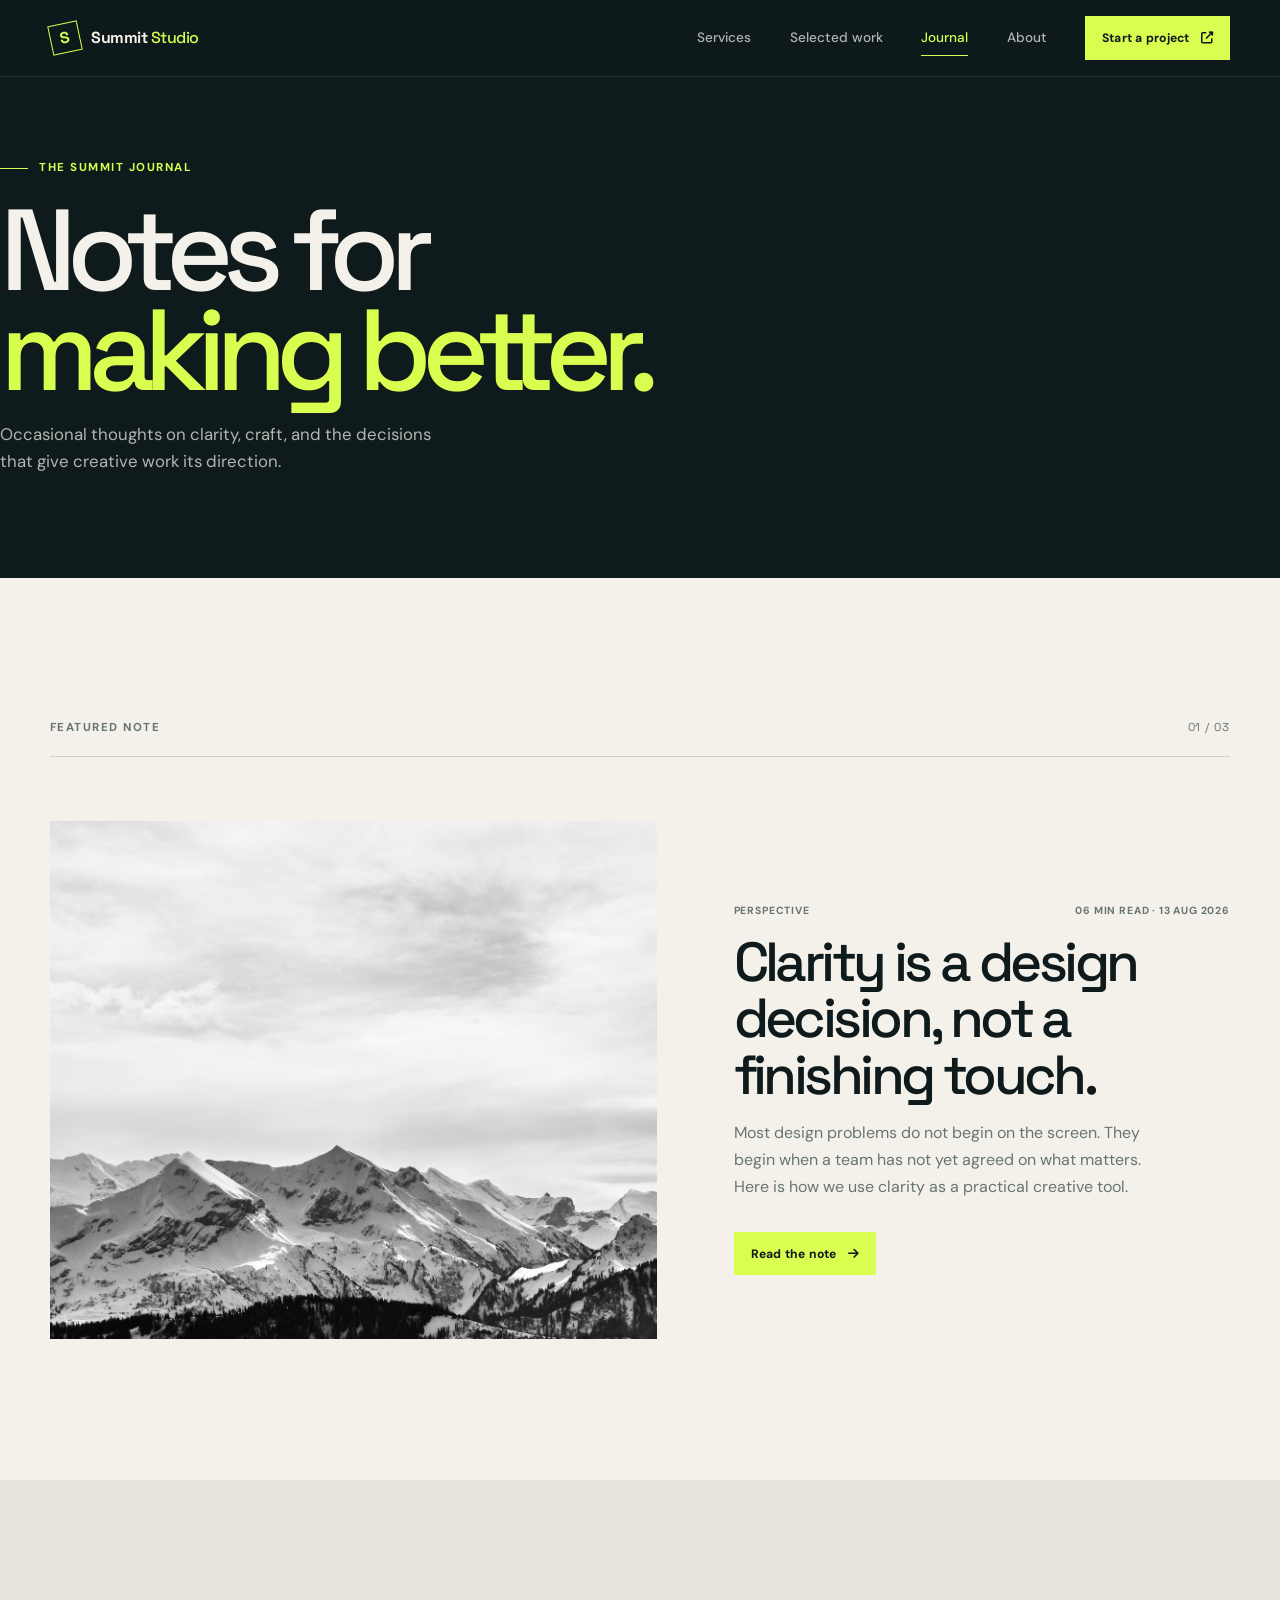
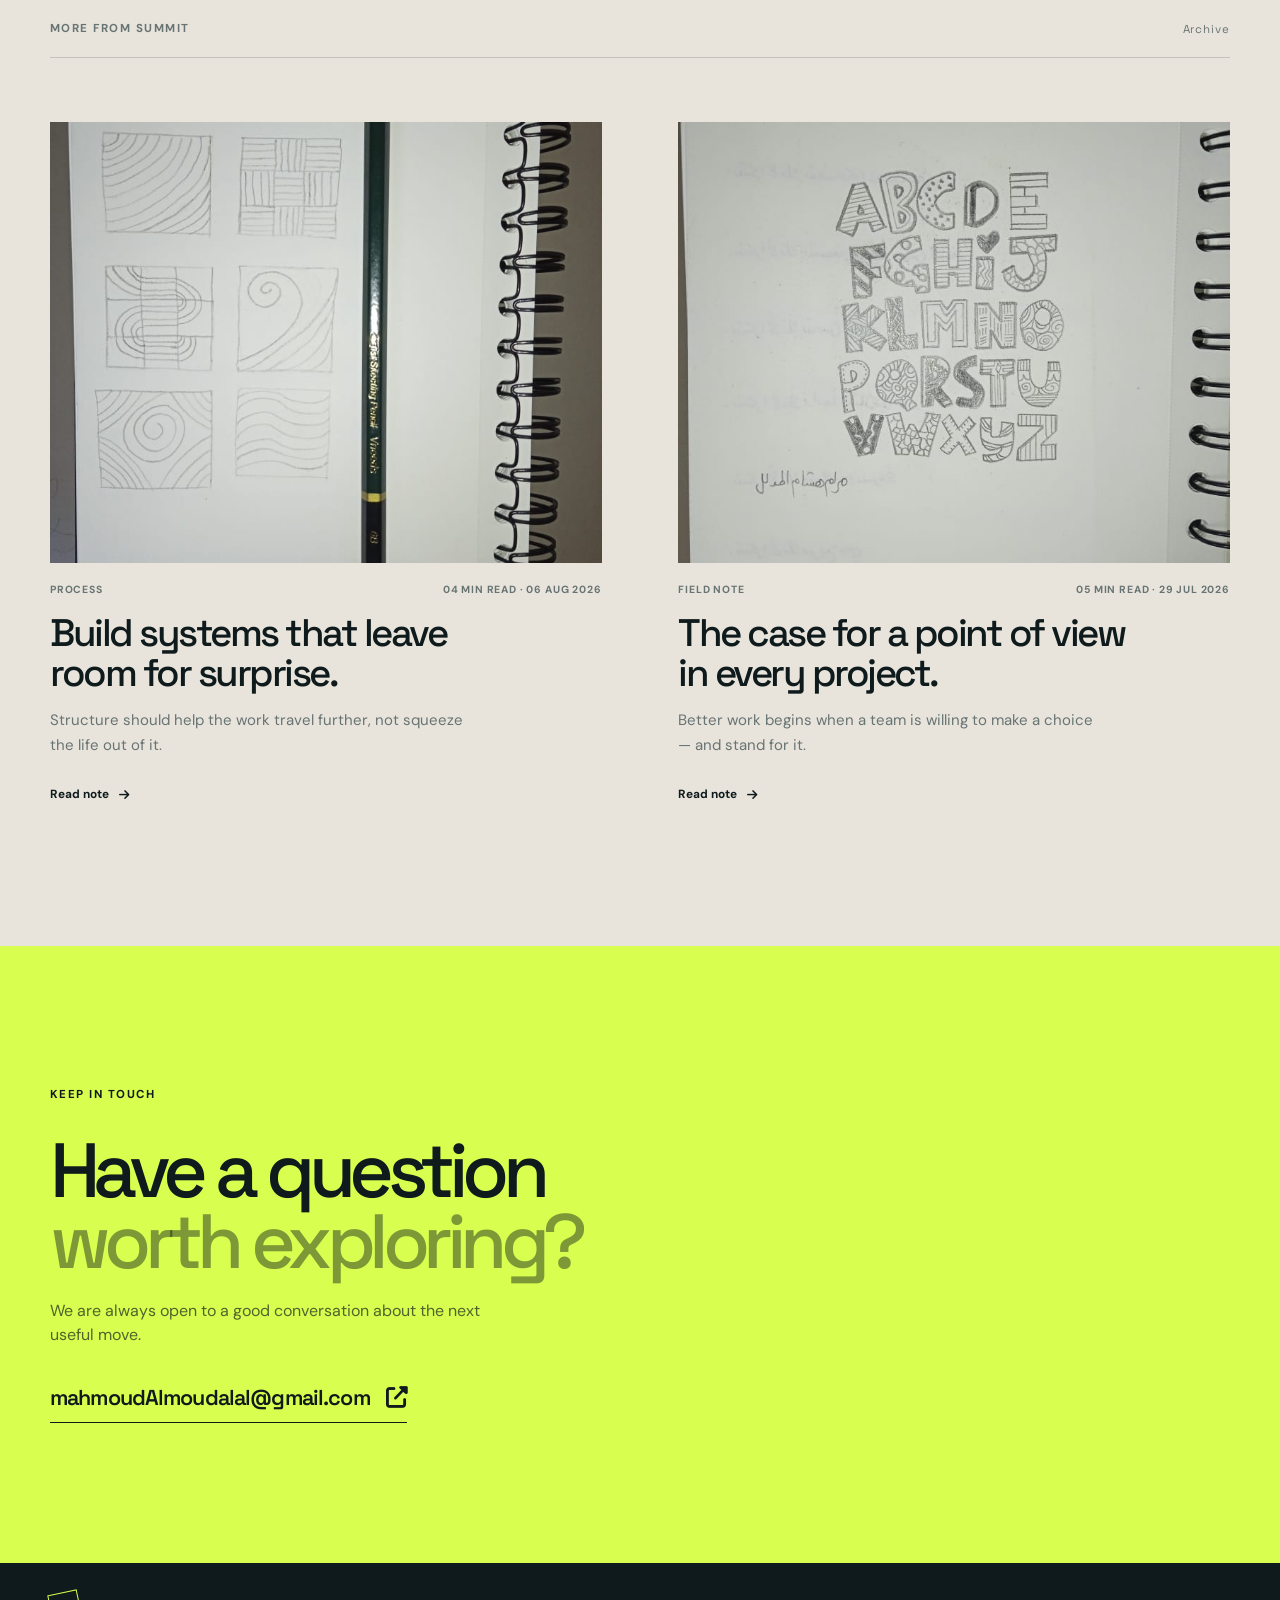
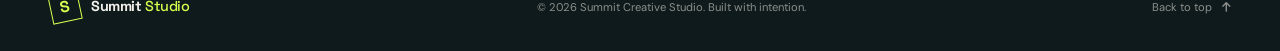
==== journal/index.html @ 4817b069 "Add Summit journal and articles" ====
<!doctype html>
<html lang="en">
  <head>
    <meta charset="UTF-8" />
    <meta name="viewport" content="width=device-width, initial-scale=1.0" />
    <meta name="description" content="The Summit Creative Studio journal: notes on clarity, craft, and creative direction." />
    <link rel="preconnect" href="https://fonts.googleapis.com" />
    <link rel="preconnect" href="https://fonts.gstatic.com" crossorigin />
    <link href="https://fonts.googleapis.com/css2?family=DM+Sans:wght@400;500;600;700&family=Space+Grotesk:wght@500;600;700&display=swap" rel="stylesheet" />
    <link rel="stylesheet" href="../styles/Normalize.css" />
    <link rel="stylesheet" href="../styles/all.min.css" />
    <link rel="stylesheet" href="../styles/style.css" />
    <title>Journal — Summit Creative Studio</title>
  </head>
  <body class="journal-page">
    <header class="site-header">
      <div class="container header-inner">
        <a class="brand" href="../index.html" aria-label="Summit Creative Studio home"><span class="brand-mark" aria-hidden="true">S</span><span class="brand-name">Summit <em>Studio</em></span></a>
        <input class="nav-toggle" type="checkbox" id="nav-toggle" />
        <label class="nav-toggle-label" for="nav-toggle" aria-label="Toggle navigation"><span></span><span></span><span></span></label>
        <nav class="site-nav" aria-label="Primary navigation"><a href="../index.html#services">Services</a><a href="../index.html#work">Selected work</a><a class="nav-current" href="index.html">Journal</a><a href="../index.html#about">About</a><a class="nav-cta" href="../index.html#contact">Start a project <i class="fas fa-external-link-alt" aria-hidden="true"></i></a></nav>
      </div>
    </header>

    <main id="journal-top">
      <section class="journal-hero">
        <div class="container journal-hero-inner">
          <p class="eyebrow"><span></span> The Summit journal</p>
          <h1>Notes for<br /><em>making better.</em></h1>
          <p>Occasional thoughts on clarity, craft, and the decisions that give creative work its direction.</p>
        </div>
      </section>

      <section class="journal-featured section">
        <div class="container">
          <div class="section-topline"><p class="eyebrow dark-eyebrow">Featured note</p><span class="section-index">01 / 03</span></div>
          <article class="journal-featured-card">
            <a class="journal-featured-image" href="clarity-is-a-design-decision.html"><img src="../image/landing.jpg" alt="Mountain range for Clarity Is a Design Decision" /></a>
            <div class="journal-featured-copy">
              <div class="journal-card-meta"><span>Perspective</span><span>06 min read · 13 Aug 2026</span></div>
              <h2><a href="clarity-is-a-design-decision.html">Clarity is a design decision, not a finishing touch.</a></h2>
              <p>Most design problems do not begin on the screen. They begin when a team has not yet agreed on what matters. Here is how we use clarity as a practical creative tool.</p>
              <a class="button-link" href="clarity-is-a-design-decision.html">Read the note <i class="fas fa-arrow-right" aria-hidden="true"></i></a>
            </div>
          </article>
        </div>
      </section>

      <section class="journal-archive section section-muted">
        <div class="container">
          <div class="section-topline"><p class="eyebrow dark-eyebrow">More from Summit</p><span class="section-index">Archive</span></div>
          <div class="journal-archive-grid">
            <article class="journal-archive-card">
              <a class="journal-archive-image journal-archive-image-notebook" href="systems-that-leave-room.html"><img src="../image/M2.jpg" alt="Hand-drawn pattern studies for the article Build Systems That Leave Room for Surprise" /></a>
              <div class="journal-card-meta"><span>Process</span><span>04 min read · 06 Aug 2026</span></div>
              <h2><a href="systems-that-leave-room.html">Build systems that leave room for surprise.</a></h2>
              <p>Structure should help the work travel further, not squeeze the life out of it.</p>
              <a class="journal-inline-link" href="systems-that-leave-room.html">Read note <i class="fas fa-arrow-right" aria-hidden="true"></i></a>
            </article>
            <article class="journal-archive-card">
              <a class="journal-archive-image journal-archive-image-notebook" href="the-case-for-a-point-of-view.html"><img src="../image/M.jpg" alt="Hand-drawn lettering study for the article The Case for a Point of View" /></a>
              <div class="journal-card-meta"><span>Field note</span><span>05 min read · 29 Jul 2026</span></div>
              <h2><a href="the-case-for-a-point-of-view.html">The case for a point of view in every project.</a></h2>
              <p>Better work begins when a team is willing to make a choice — and stand for it.</p>
              <a class="journal-inline-link" href="the-case-for-a-point-of-view.html">Read note <i class="fas fa-arrow-right" aria-hidden="true"></i></a>
            </article>
          </div>
        </div>
      </section>

      <section class="journal-signoff section">
        <div class="container journal-signoff-inner">
          <p class="eyebrow">Keep in touch</p>
          <h2>Have a question<br /><em>worth exploring?</em></h2>
          <p>We are always open to a good conversation about the next useful move.</p>
          <a class="contact-email" href="mailto:mahmoudAlmoudalal@gmail.com">mahmoudAlmoudalal@gmail.com <i class="fas fa-external-link-alt" aria-hidden="true"></i></a>
        </div>
      </section>
    </main>

    <footer class="site-footer"><div class="container footer-inner"><a class="brand brand-footer" href="../index.html"><span class="brand-mark" aria-hidden="true">S</span><span class="brand-name">Summit <em>Studio</em></span></a><p>© 2026 Summit Creative Studio. Built with intention.</p><a class="back-to-top" href="#journal-top">Back to top <i class="fas fa-arrow-up" aria-hidden="true"></i></a></div></footer>
  </body>
</html>
---- styles/style.css ----
:root {
  --ink: #0e1a1b;
  --ink-soft: #203335;
  --paper: #f4f1eb;
  --paper-muted: #e8e4dc;
  --line: rgba(14, 26, 27, 0.16);
  --line-light: rgba(244, 241, 235, 0.2);
  --accent: #d8ff4f;
  --accent-deep: #b7d62f;
  --warm: #e2b58b;
  --muted: #687473;
  --section-space: clamp(5.5rem, 11vw, 9.5rem);
  --ease-out: cubic-bezier(0.23, 1, 0.32, 1);
}

* {
  box-sizing: border-box;
}

html {
  scroll-behavior: smooth;
}

body {
  margin: 0;
  background: var(--paper);
  color: var(--ink);
  font-family: "DM Sans", sans-serif;
  font-size: 16px;
  line-height: 1.5;
  overflow-x: hidden;
}

body,
button,
a {
  -webkit-font-smoothing: antialiased;
  -moz-osx-font-smoothing: grayscale;
}

img {
  display: block;
  max-width: 100%;
}

a {
  color: inherit;
  text-decoration: none;
}

button,
a {
  -webkit-tap-highlight-color: transparent;
}

.container {
  width: min(1180px, calc(100% - 48px));
  margin-inline: auto;
}

.section {
  padding-block: var(--section-space);
}

.eyebrow {
  display: flex;
  align-items: center;
  gap: 0.7rem;
  margin: 0;
  color: var(--accent);
  font-size: 0.72rem;
  font-weight: 700;
  letter-spacing: 0.13em;
  line-height: 1.4;
  text-transform: uppercase;
}

.eyebrow span {
  width: 28px;
  height: 1px;
  background: currentColor;
}

.dark-eyebrow {
  color: var(--muted);
}

.site-header {
  position: fixed;
  z-index: 100;
  top: 0;
  width: 100%;
  border-bottom: 1px solid rgba(244, 241, 235, 0.12);
  background: rgba(14, 26, 27, 0.88);
  color: var(--paper);
  backdrop-filter: blur(18px);
}

.header-inner {
  display: flex;
  align-items: center;
  justify-content: space-between;
  min-height: 76px;
}

.brand {
  display: inline-flex;
  align-items: center;
  gap: 0.7rem;
  font-family: "Space Grotesk", sans-serif;
  font-size: 1rem;
  font-weight: 700;
  letter-spacing: -0.03em;
}

.brand-mark {
  display: inline-grid;
  width: 30px;
  height: 30px;
  place-items: center;
  border: 1px solid var(--accent);
  color: var(--accent);
  font-size: 1rem;
  line-height: 1;
  transform: rotate(-12deg);
  transition: transform 180ms var(--ease-out), background-color 180ms var(--ease-out), color 180ms var(--ease-out);
}

.brand:hover .brand-mark,
.brand:focus-visible .brand-mark {
  background: var(--accent);
  color: var(--ink);
  transform: rotate(0deg);
}

.brand-name em {
  color: var(--accent);
  font-style: normal;
  font-weight: 500;
}

.site-nav {
  display: flex;
  align-items: center;
  gap: clamp(1.25rem, 3vw, 2.75rem);
  font-size: 0.85rem;
  font-weight: 500;
}

.site-nav a:not(.nav-cta) {
  position: relative;
  padding-block: 0.5rem;
  color: rgba(244, 241, 235, 0.72);
  transition: color 180ms var(--ease-out);
}

.site-nav a:not(.nav-cta)::after {
  position: absolute;
  right: 0;
  bottom: 0;
  left: 0;
  height: 1px;
  background: var(--accent);
  content: "";
  transform: scaleX(0);
  transform-origin: right;
  transition: transform 180ms var(--ease-out);
}

.site-nav a:not(.nav-cta):hover,
.site-nav a:not(.nav-cta):focus-visible {
  color: var(--paper);
}

.site-nav a:not(.nav-cta):hover::after,
.site-nav a:not(.nav-cta):focus-visible::after {
  transform: scaleX(1);
  transform-origin: left;
}

.nav-cta,
.button-link {
  display: inline-flex;
  align-items: center;
  justify-content: center;
  gap: 0.7rem;
  border: 1px solid var(--accent);
  padding: 0.72rem 1rem;
  color: var(--ink);
  background: var(--accent);
  font-size: 0.76rem;
  font-weight: 700;
  letter-spacing: 0.02em;
  transition: transform 160ms var(--ease-out), background-color 160ms var(--ease-out), color 160ms var(--ease-out);
}

.nav-cta:hover,
.nav-cta:focus-visible,
.button-link:hover,
.button-link:focus-visible {
  background: transparent;
  color: var(--accent);
  transform: translateY(-2px);
}

.nav-cta:active,
.button-link:active,
.circle-link:active {
  transform: scale(0.97);
}

.nav-toggle,
.nav-toggle-label {
  display: none;
}

.hero {
  position: relative;
  display: flex;
  min-height: min(800px, 100vh);
  align-items: flex-end;
  overflow: hidden;
  background-color: var(--ink);
  background-image: linear-gradient(90deg, rgba(14, 26, 27, 0.93) 0%, rgba(14, 26, 27, 0.7) 45%, rgba(14, 26, 27, 0.35) 100%), url("../image/landing.jpg");
  background-position: center;
  background-size: cover;
  color: var(--paper);
}

.hero::after {
  position: absolute;
  right: 0;
  bottom: 0;
  left: 0;
  height: 36%;
  background: linear-gradient(transparent, rgba(14, 26, 27, 0.72));
  content: "";
  pointer-events: none;
}

.hero-content {
  position: relative;
  z-index: 1;
  width: 100%;
  padding-top: 12rem;
  padding-bottom: clamp(3.5rem, 8vw, 7rem);
}

.hero h1 {
  max-width: 920px;
  margin: 1.5rem 0 2.75rem;
  font-family: "Space Grotesk", sans-serif;
  font-size: clamp(3.4rem, 8.8vw, 8rem);
  font-weight: 500;
  letter-spacing: -0.085em;
  line-height: 0.93;
}

.hero h1 strong {
  color: var(--accent);
  font-weight: 500;
}

.hero-bottom {
  display: flex;
  align-items: flex-end;
  justify-content: space-between;
  gap: 2rem;
  max-width: 640px;
}

.hero-copy {
  max-width: 370px;
  margin: 0;
  color: rgba(244, 241, 235, 0.76);
  font-size: clamp(1rem, 1.6vw, 1.15rem);
  line-height: 1.65;
}

.circle-link {
  display: grid;
  width: 66px;
  height: 66px;
  flex: 0 0 auto;
  place-items: center;
  border: 1px solid rgba(244, 241, 235, 0.45);
  color: var(--accent);
  transition: background-color 180ms var(--ease-out), border-color 180ms var(--ease-out), transform 180ms var(--ease-out);
}

.circle-link:hover,
.circle-link:focus-visible {
  border-color: var(--accent);
  background: var(--accent);
  color: var(--ink);
  transform: translateY(-4px);
}

.hero-note {
  position: absolute;
  z-index: 2;
  right: 3rem;
  bottom: 4rem;
  display: flex;
  align-items: center;
  gap: 0.8rem;
  color: rgba(244, 241, 235, 0.64);
  font-size: 0.68rem;
  letter-spacing: 0.1em;
  text-transform: uppercase;
  writing-mode: vertical-rl;
}

.hero-note span {
  color: var(--accent);
  font-size: 1rem;
}

.intro-band {
  padding-block: clamp(4rem, 8vw, 7.5rem);
  background: var(--accent);
}

.intro-grid {
  display: grid;
  grid-template-columns: 1fr minmax(0, 2.3fr) 1fr;
  align-items: start;
  gap: 2rem;
}

.intro-statement {
  max-width: 790px;
  margin: 0;
  font-family: "Space Grotesk", sans-serif;
  font-size: clamp(1.8rem, 4vw, 3.7rem);
  letter-spacing: -0.065em;
  line-height: 1.04;
}

.intro-meta {
  display: flex;
  flex-direction: column;
  gap: 0.5rem;
  padding-top: 0.3rem;
  color: rgba(14, 26, 27, 0.64);
  font-size: 0.7rem;
  letter-spacing: 0.09em;
  text-transform: uppercase;
}

.intro-meta span:first-child {
  color: var(--ink);
  font-family: "Space Grotesk", sans-serif;
  font-size: 1.2rem;
}

.section-topline {
  display: flex;
  align-items: center;
  justify-content: space-between;
  gap: 1rem;
  padding-bottom: 1.2rem;
  border-bottom: 1px solid var(--line);
}

.section-index {
  color: var(--muted);
  font-family: "Space Grotesk", sans-serif;
  font-size: 0.72rem;
  letter-spacing: 0.08em;
}

.section-heading-row {
  display: grid;
  grid-template-columns: minmax(0, 1fr) minmax(260px, 0.66fr);
  align-items: end;
  gap: 2rem;
  margin-top: 3.25rem;
}

.section-heading-row h2,
.about-copy h2,
.contact h2 {
  margin: 0;
  font-family: "Space Grotesk", sans-serif;
  font-size: clamp(3rem, 6vw, 6rem);
  font-weight: 500;
  letter-spacing: -0.085em;
  line-height: 0.94;
}

.section-heading-row h2 em,
.about-copy h2 em,
.contact h2 em {
  color: var(--muted);
  font-style: normal;
}

.section-lead {
  max-width: 360px;
  margin: 0 0 0.35rem;
  color: var(--muted);
  font-size: 1rem;
  line-height: 1.7;
}

.services-grid {
  display: grid;
  grid-template-columns: repeat(3, 1fr);
  gap: 1px;
  margin-top: 5.5rem;
  border: 1px solid var(--line);
  background: var(--line);
}

.service-card {
  position: relative;
  min-height: 340px;
  padding: 2.3rem;
  background: var(--paper);
  transition: background-color 220ms var(--ease-out), color 220ms var(--ease-out), transform 220ms var(--ease-out);
}

.service-card:hover {
  z-index: 1;
  background: var(--ink-soft);
  color: var(--paper);
  transform: translateY(-8px);
}

.service-card-featured {
  background: var(--ink);
  color: var(--paper);
}

.card-number {
  color: var(--muted);
  font-family: "Space Grotesk", sans-serif;
  font-size: 0.72rem;
}

.service-card-featured .card-number,
.service-card:hover .card-number {
  color: var(--accent);
}

.service-icon {
  display: block;
  margin-top: 4rem;
  color: var(--accent-deep);
  font-size: 1.5rem;
}

.service-card-featured .service-icon,
.service-card:hover .service-icon {
  color: var(--accent);
}

.service-card h3 {
  margin: 1.5rem 0 0.75rem;
  font-family: "Space Grotesk", sans-serif;
  font-size: 1.45rem;
  font-weight: 500;
  letter-spacing: -0.04em;
}

.service-card p {
  max-width: 275px;
  margin: 0;
  color: var(--muted);
  font-size: 0.9rem;
  line-height: 1.65;
}

.service-card-featured p,
.service-card:hover p {
  color: rgba(244, 241, 235, 0.67);
}

.text-link {
  position: absolute;
  right: 2.3rem;
  bottom: 2.1rem;
  display: inline-flex;
  align-items: center;
  gap: 0.6rem;
  color: var(--ink);
  font-size: 0.75rem;
  font-weight: 700;
}

.service-card-featured .text-link,
.service-card:hover .text-link {
  color: var(--accent);
}

.text-link i {
  transition: transform 180ms var(--ease-out);
}

.text-link:hover i,
.text-link:focus-visible i {
  transform: translateX(4px);
}

.section-muted {
  background: var(--paper-muted);
}

.work-grid {
  display: grid;
  grid-template-columns: repeat(12, 1fr);
  align-items: start;
  gap: clamp(1.5rem, 3vw, 3rem);
  margin-top: 5.5rem;
}

.project-card-large {
  grid-column: span 7;
}

.project-card:not(.project-card-large):not(.project-card-offset) {
  grid-column: span 5;
  margin-top: 5.5rem;
}

.project-card-offset {
  grid-column: 3 / span 5;
  margin-top: 1.5rem;
}

.project-image {
  position: relative;
  display: block;
  overflow: hidden;
  aspect-ratio: 1.18 / 1;
  background: var(--paper);
}

.project-card-large .project-image {
  aspect-ratio: 1.3 / 1;
}

.project-image::after {
  position: absolute;
  inset: 0;
  background: rgba(14, 26, 27, 0.13);
  content: "";
  opacity: 0;
  transition: opacity 220ms var(--ease-out);
}

.project-image img {
  width: 100%;
  height: 100%;
  object-fit: cover;
  transition: transform 500ms var(--ease-out);
}

.project-image-dark {
  background: var(--ink);
}

.project-image-dark img {
  object-fit: contain;
  padding: 2rem;
  mix-blend-mode: screen;
}

.project-image:hover img,
.project-image:focus-visible img {
  transform: scale(1.045);
}

.project-image:hover::after,
.project-image:focus-visible::after {
  opacity: 1;
}

.project-arrow {
  position: absolute;
  z-index: 1;
  right: 1rem;
  bottom: 1rem;
  display: grid;
  width: 42px;
  height: 42px;
  place-items: center;
  border: 1px solid var(--ink);
  background: var(--accent);
  color: var(--ink);
  font-size: 0.8rem;
  opacity: 0;
  transform: translateY(8px);
  transition: opacity 220ms var(--ease-out), transform 220ms var(--ease-out);
}

.project-image:hover .project-arrow,
.project-image:focus-visible .project-arrow {
  opacity: 1;
  transform: translateY(0);
}

.project-info {
  display: flex;
  align-items: start;
  justify-content: space-between;
  gap: 1rem;
  padding-top: 1.1rem;
  border-top: 1px solid var(--line);
}

.project-info h3 {
  margin: 0 0 0.3rem;
  font-family: "Space Grotesk", sans-serif;
  font-size: 1.3rem;
  font-weight: 500;
  letter-spacing: -0.04em;
}

.project-info p,
.project-year {
  margin: 0;
  color: var(--muted);
  font-size: 0.75rem;
}

.project-year {
  font-family: "Space Grotesk", sans-serif;
}

.about {
  overflow: hidden;
  background: var(--ink);
  color: var(--paper);
}

.about-grid {
  display: grid;
  grid-template-columns: minmax(280px, 0.85fr) minmax(0, 1.15fr);
  align-items: center;
  gap: clamp(3rem, 9vw, 9rem);
}

.about-visual {
  position: relative;
  padding-right: 2.8rem;
}

.about-image-wrap {
  position: relative;
  overflow: hidden;
  aspect-ratio: 0.77 / 1;
}

.about-image-wrap::after {
  position: absolute;
  inset: 0;
  background: linear-gradient(150deg, rgba(14, 26, 27, 0.08), rgba(14, 26, 27, 0.52));
  content: "";
}

.about-image-wrap img {
  width: 100%;
  height: 100%;
  object-fit: cover;
  filter: saturate(0.7) contrast(1.1);
}

.vertical-label {
  position: absolute;
  right: 0;
  bottom: 1rem;
  margin: 0;
  color: var(--accent);
  font-size: 0.68rem;
  letter-spacing: 0.09em;
  text-transform: uppercase;
  writing-mode: vertical-rl;
}

.about-copy .section-topline {
  border-color: var(--line-light);
}

.about-copy .section-index {
  color: rgba(244, 241, 235, 0.55);
}

.about-copy h2 {
  margin-top: 3rem;
}

.about-copy h2 em {
  color: var(--accent);
}

.about-lead {
  max-width: 550px;
  margin: 2.5rem 0 0;
  color: rgba(244, 241, 235, 0.72);
  font-size: 1.05rem;
  line-height: 1.75;
}

.about-details {
  display: grid;
  grid-template-columns: repeat(2, minmax(0, 1fr));
  gap: 2rem;
  margin: 3.5rem 0;
  padding-block: 1.5rem;
  border-top: 1px solid var(--line-light);
  border-bottom: 1px solid var(--line-light);
}

.about-details > div {
  display: flex;
  flex-direction: column;
  gap: 0.6rem;
}

.detail-label {
  color: var(--accent);
  font-size: 0.68rem;
  font-weight: 700;
  letter-spacing: 0.12em;
  text-transform: uppercase;
}

.about-details strong {
  font-size: 0.9rem;
  font-weight: 500;
}

.button-link {
  border-color: var(--accent);
}

.contact {
  background: var(--accent);
}

.contact-inner {
  display: flex;
  flex-direction: column;
  align-items: flex-start;
}

.contact .eyebrow {
  color: var(--ink);
}

.contact h2 {
  max-width: 850px;
  margin-top: 2rem;
}

.contact h2 em {
  color: rgba(14, 26, 27, 0.42);
}

.contact-copy {
  max-width: 380px;
  margin: 2rem 0 2.5rem;
  color: rgba(14, 26, 27, 0.68);
  font-size: 1rem;
}

.contact-email {
  display: inline-flex;
  align-items: center;
  gap: 1rem;
  padding-bottom: 0.45rem;
  border-bottom: 1px solid var(--ink);
  font-family: "Space Grotesk", sans-serif;
  font-size: clamp(1rem, 2vw, 1.35rem);
  font-weight: 600;
  letter-spacing: -0.04em;
  transition: color 180ms var(--ease-out), gap 180ms var(--ease-out);
}

.contact-email:hover,
.contact-email:focus-visible {
  gap: 1.35rem;
  color: rgba(14, 26, 27, 0.58);
}

.contact-footer {
  display: flex;
  width: 100%;
  align-items: center;
  justify-content: space-between;
  gap: 1.5rem;
  margin-top: clamp(5rem, 10vw, 9rem);
  padding-top: 1rem;
  border-top: 1px solid rgba(14, 26, 27, 0.22);
  color: rgba(14, 26, 27, 0.62);
  font-size: 0.72rem;
  letter-spacing: 0.04em;
  text-transform: uppercase;
}

.social-links {
  display: flex;
  gap: 0.7rem;
}

.social-links a {
  display: grid;
  width: 34px;
  height: 34px;
  place-items: center;
  border: 1px solid rgba(14, 26, 27, 0.35);
  transition: background-color 180ms var(--ease-out), color 180ms var(--ease-out), transform 180ms var(--ease-out);
}

.social-links a:hover,
.social-links a:focus-visible {
  background: var(--ink);
  color: var(--accent);
  transform: translateY(-3px);
}

.site-footer {
  padding-block: 1.8rem;
  background: var(--ink);
  color: var(--paper);
}

.footer-inner {
  display: flex;
  align-items: center;
  justify-content: space-between;
  gap: 1.5rem;
}

.brand-footer {
  font-size: 0.9rem;
}

.site-footer p,
.back-to-top {
  margin: 0;
  color: rgba(244, 241, 235, 0.55);
  font-size: 0.7rem;
}

.back-to-top {
  display: inline-flex;
  align-items: center;
  gap: 0.6rem;
  transition: color 180ms var(--ease-out);
}

.back-to-top:hover,
.back-to-top:focus-visible {
  color: var(--accent);
}

:focus-visible {
  outline: 2px solid var(--accent);
  outline-offset: 4px;
}

@media (max-width: 900px) {
  .intro-grid,
  .section-heading-row,
  .about-grid {
    grid-template-columns: 1fr;
  }

  .intro-meta {
    display: none;
  }

  .section-heading-row {
    gap: 1.5rem;
  }

  .section-lead {
    margin-top: 0;
  }

  .services-grid {
    grid-template-columns: 1fr;
  }

  .service-card {
    min-height: 300px;
  }

  .about-grid {
    gap: 4rem;
  }

  .about-visual {
    max-width: 460px;
  }
}

@media (max-width: 700px) {
  .container {
    width: min(100% - 32px, 1180px);
  }

  .header-inner {
    min-height: 68px;
  }

  .nav-toggle-label {
    display: flex;
    width: 34px;
    height: 34px;
    flex-direction: column;
    align-items: flex-end;
    justify-content: center;
    gap: 5px;
    cursor: pointer;
  }

  .nav-toggle-label span {
    display: block;
    width: 24px;
    height: 1px;
    background: var(--paper);
    transition: width 180ms var(--ease-out), transform 180ms var(--ease-out);
  }

  .nav-toggle-label span:nth-child(2) {
    width: 16px;
  }

  .nav-toggle:checked + .nav-toggle-label span:first-child {
    transform: translateY(6px) rotate(45deg);
  }

  .nav-toggle:checked + .nav-toggle-label span:nth-child(2) {
    width: 24px;
    opacity: 0;
  }

  .nav-toggle:checked + .nav-toggle-label span:last-child {
    transform: translateY(-6px) rotate(-45deg);
  }

  .site-nav {
    position: absolute;
    top: calc(100% + 1px);
    right: 0;
    left: 0;
    display: flex;
    align-items: stretch;
    flex-direction: column;
    gap: 0;
    padding: 0.75rem 1rem 1.25rem;
    border-bottom: 1px solid var(--line-light);
    background: rgba(14, 26, 27, 0.97);
    opacity: 0;
    pointer-events: none;
    transform: translateY(-10px);
    transition: opacity 180ms var(--ease-out), transform 180ms var(--ease-out);
  }

  .nav-toggle:checked ~ .site-nav {
    opacity: 1;
    pointer-events: auto;
    transform: translateY(0);
  }

  .site-nav a:not(.nav-cta) {
    padding: 0.95rem 0;
    border-bottom: 1px solid var(--line-light);
  }

  .site-nav .nav-cta {
    margin-top: 1rem;
  }

  .hero {
    min-height: 720px;
    background-position: 60% center;
  }

  .hero-content {
    padding-top: 10rem;
    padding-bottom: 3.5rem;
  }

  .hero h1 {
    margin-top: 1.25rem;
    font-size: clamp(3.1rem, 16vw, 5.8rem);
  }

  .hero-bottom {
    align-items: flex-start;
  }

  .hero-note {
    display: none;
  }

  .intro-grid {
    gap: 1.5rem;
  }

  .intro-statement {
    font-size: clamp(1.8rem, 9vw, 3rem);
  }

  .section-heading-row h2,
  .about-copy h2,
  .contact h2 {
    font-size: clamp(2.8rem, 14vw, 5rem);
  }

  .services-grid,
  .work-grid {
    margin-top: 3.5rem;
  }

  .service-card {
    min-height: 320px;
    padding: 1.65rem;
  }

  .text-link {
    right: 1.65rem;
    bottom: 1.65rem;
  }

  .work-grid {
    display: flex;
    flex-direction: column;
    gap: 3.5rem;
  }

  .project-card,
  .project-card:not(.project-card-large):not(.project-card-offset),
  .project-card-offset {
    width: 100%;
    margin-top: 0;
  }

  .project-image,
  .project-card-large .project-image {
    aspect-ratio: 1.1 / 1;
  }

  .project-arrow {
    opacity: 1;
    transform: translateY(0);
  }

  .about-visual {
    padding-right: 2.3rem;
  }

  .about-details {
    grid-template-columns: 1fr;
    gap: 1.25rem;
  }

  .contact-footer,
  .footer-inner {
    align-items: flex-start;
    flex-direction: column;
  }
}

@media (prefers-reduced-motion: reduce) {
  *,
  *::before,
  *::after {
    scroll-behavior: auto !important;
    transition-duration: 0.01ms !important;
    animation-duration: 0.01ms !important;
    animation-iteration-count: 1 !important;
  }
}

/* Case study pages */
.case-study-page {
  background: var(--paper);
}

.case-study-hero {
  position: relative;
  display: flex;
  min-height: 680px;
  align-items: flex-end;
  overflow: hidden;
  background-color: var(--ink);
  color: var(--paper);
}

.case-study-hero::before {
  position: absolute;
  inset: 0;
  background: linear-gradient(90deg, rgba(14, 26, 27, 0.92), rgba(14, 26, 27, 0.58) 58%, rgba(14, 26, 27, 0.18));
  content: "";
}

.case-study-hero::after {
  position: absolute;
  right: 0;
  bottom: 0;
  left: 0;
  height: 36%;
  background: linear-gradient(transparent, rgba(14, 26, 27, 0.88));
  content: "";
}

.case-study-hero-northstar {
  background-image: url("../image/landing.jpg");
  background-position: center;
  background-size: cover;
}

.case-study-hero-meridian {
  background-image: linear-gradient(135deg, rgba(14, 26, 27, 0.78), rgba(14, 26, 27, 0.3)), url("../image/main.png");
  background-position: center;
  background-size: cover;
}

.case-study-hero-field-notes {
  background-image: linear-gradient(135deg, rgba(14, 26, 27, 0.84), rgba(14, 26, 27, 0.35)), url("../image/logo.jpg");
  background-position: center;
  background-size: cover;
}

.case-study-hero-content {
  position: relative;
  z-index: 1;
  width: 100%;
  padding-top: 12rem;
  padding-bottom: clamp(4rem, 8vw, 7rem);
}

.back-link {
  display: inline-flex;
  align-items: center;
  gap: 0.7rem;
  margin-bottom: clamp(5rem, 12vw, 10rem);
  color: rgba(244, 241, 235, 0.68);
  font-size: 0.73rem;
  transition: color 180ms var(--ease-out), gap 180ms var(--ease-out);
}

.back-link:hover,
.back-link:focus-visible {
  gap: 1rem;
  color: var(--accent);
}

.case-study-title {
  margin: 1.5rem 0 1rem;
  font-family: "Space Grotesk", sans-serif;
  font-size: clamp(4.3rem, 12vw, 11rem);
  font-weight: 500;
  letter-spacing: -0.1em;
  line-height: 0.86;
}

.case-study-intro {
  max-width: 440px;
  margin: 0;
  color: rgba(244, 241, 235, 0.75);
  font-size: clamp(1.1rem, 2vw, 1.4rem);
  line-height: 1.5;
}

.case-study-meta {
  display: flex;
  flex-wrap: wrap;
  gap: 1rem 3rem;
  margin-top: 3rem;
  padding-top: 1rem;
  border-top: 1px solid var(--line-light);
  color: rgba(244, 241, 235, 0.66);
  font-size: 0.72rem;
}

.case-study-meta span {
  display: flex;
  flex-direction: column;
  gap: 0.4rem;
}

.case-study-meta b {
  color: var(--accent);
  font-size: 0.62rem;
  letter-spacing: 0.1em;
  text-transform: uppercase;
}

.case-study-feature-image {
  display: grid;
  min-height: clamp(360px, 56vw, 760px);
  place-items: center;
  overflow: hidden;
  background: var(--paper-muted);
}

.case-study-feature-image img {
  width: 100%;
  height: 100%;
  max-height: 760px;
  object-fit: cover;
}

.case-study-feature-image-dark {
  background: var(--ink);
}

.case-study-feature-image-dark img {
  max-width: 1000px;
  object-fit: contain;
  padding: clamp(2rem, 8vw, 8rem);
  mix-blend-mode: screen;
}

.case-study-feature-image-field img {
  max-width: 660px;
  object-fit: contain;
  padding: 3rem;
}

.case-study-section {
  padding-block: var(--section-space);
}

.case-study-section-dark {
  background: var(--ink);
  color: var(--paper);
}

.case-study-grid {
  display: grid;
  grid-template-columns: minmax(180px, 0.6fr) minmax(0, 1.4fr);
  align-items: start;
  gap: clamp(2rem, 8vw, 8rem);
}

.case-study-grid h2 {
  margin: 0 0 2.5rem;
  font-family: "Space Grotesk", sans-serif;
  font-size: clamp(3rem, 6vw, 6.2rem);
  font-weight: 500;
  letter-spacing: -0.09em;
  line-height: 0.92;
}

.case-study-grid h2 em {
  color: var(--muted);
  font-style: normal;
}

.case-study-section-dark .case-study-grid h2 em {
  color: var(--accent);
}

.case-study-body {
  max-width: 600px;
  margin: 0 0 1.5rem;
  color: var(--muted);
  font-size: 1.05rem;
  line-height: 1.8;
}

.case-study-section-dark .case-study-body {
  color: rgba(244, 241, 235, 0.7);
}

.case-study-grid-reverse {
  grid-template-columns: minmax(0, 1fr) minmax(260px, 0.9fr);
  align-items: center;
}

.case-study-image-panel {
  position: relative;
  margin: 0;
  padding: 1rem;
  background: var(--paper-muted);
  color: var(--ink);
  transform: rotate(2deg);
}

.case-study-image-panel img {
  width: 100%;
  max-height: 560px;
  object-fit: cover;
}

.case-study-image-panel-notebook {
  max-width: 440px;
  justify-self: end;
  padding: 1rem 1rem 1.8rem;
  background: #ddd8ce;
}

.case-study-image-panel-notebook img {
  aspect-ratio: 0.75 / 1;
  object-fit: cover;
}

.case-study-image-panel figcaption {
  margin: 0.9rem 0 0;
  font-family: "Space Grotesk", sans-serif;
  font-size: 0.72rem;
  line-height: 1.4;
}

.case-study-results {
  display: grid;
  grid-template-columns: repeat(3, 1fr);
  gap: 1px;
  margin-top: 4rem;
  border: 1px solid var(--line);
  background: var(--line);
}

.case-study-results > div {
  min-height: 250px;
  padding: 2rem;
  background: var(--paper);
}

.case-study-results strong {
  color: var(--accent-deep);
  font-family: "Space Grotesk", sans-serif;
  font-size: 0.72rem;
}

.case-study-results h3 {
  margin: 4rem 0 0.7rem;
  font-family: "Space Grotesk", sans-serif;
  font-size: 1.35rem;
  font-weight: 500;
  letter-spacing: -0.04em;
}

.case-study-results p {
  max-width: 260px;
  margin: 0;
  color: var(--muted);
  font-size: 0.88rem;
  line-height: 1.6;
}

.case-study-next {
  padding-block: clamp(4rem, 8vw, 7rem);
  background: var(--accent);
}

.case-study-next-inner {
  display: flex;
  flex-direction: column;
  gap: 2rem;
}

.case-study-next .dark-eyebrow {
  color: var(--ink);
}

.case-study-next a {
  display: flex;
  align-items: center;
  justify-content: space-between;
  gap: 2rem;
  border-bottom: 1px solid var(--ink);
  padding-bottom: 1rem;
  font-family: "Space Grotesk", sans-serif;
  font-size: clamp(2.8rem, 7vw, 7rem);
  letter-spacing: -0.09em;
  line-height: 0.9;
  transition: color 180ms var(--ease-out), padding 180ms var(--ease-out);
}

.case-study-next a:hover,
.case-study-next a:focus-visible {
  padding-inline: 1rem;
  color: rgba(14, 26, 27, 0.55);
}

.case-study-next a i {
  font-size: 0.4em;
  transition: transform 180ms var(--ease-out);
}

.case-study-next a:hover i,
.case-study-next a:focus-visible i {
  transform: translateX(8px);
}

@media (max-width: 800px) {
  .case-study-hero {
    min-height: 650px;
  }

  .case-study-grid,
  .case-study-grid-reverse {
    grid-template-columns: 1fr;
    gap: 2.5rem;
  }

  .case-study-grid > .eyebrow {
    margin-bottom: -1rem;
  }

  .case-study-image-panel,
  .case-study-image-panel-notebook {
    max-width: 460px;
    justify-self: start;
  }

  .case-study-results {
    grid-template-columns: 1fr;
  }

  .case-study-results > div {
    min-height: auto;
  }

  .case-study-results h3 {
    margin-top: 2rem;
  }
}

@media (max-width: 700px) {
  .case-study-hero-content {
    padding-top: 10rem;
    padding-bottom: 3.5rem;
  }

  .back-link {
    margin-bottom: 6rem;
  }

  .case-study-title {
    font-size: clamp(4rem, 19vw, 7rem);
  }

  .case-study-meta {
    gap: 1.25rem;
    margin-top: 2.5rem;
  }

  .case-study-feature-image-field img {
    padding: 1.5rem;
  }

  .case-study-next a {
    font-size: clamp(2.6rem, 12vw, 5rem);
  }
}

/* Journal and article pages */
.nav-current {
  color: var(--accent) !important;
}

.nav-current::after {
  transform: scaleX(1) !important;
  transform-origin: left !important;
}

.journal-teaser {
  background: var(--paper);
}

.journal-all-link,
.journal-inline-link {
  display: inline-flex;
  align-items: center;
  gap: 0.6rem;
  color: var(--ink);
  font-size: 0.74rem;
  font-weight: 700;
  transition: color 180ms var(--ease-out), gap 180ms var(--ease-out);
}

.journal-all-link:hover,
.journal-all-link:focus-visible,
.journal-inline-link:hover,
.journal-inline-link:focus-visible {
  gap: 0.95rem;
  color: var(--muted);
}

.journal-heading-row {
  margin-bottom: 0;
}

.journal-teaser-grid {
  display: grid;
  grid-template-columns: minmax(0, 1.15fr) minmax(300px, 0.85fr);
  gap: clamp(2rem, 7vw, 7rem);
  margin-top: 4rem;
}

.journal-teaser-featured {
  max-width: 660px;
}

.journal-cover,
.journal-featured-image,
.journal-archive-image {
  display: block;
  overflow: hidden;
  background: var(--ink);
}

.journal-cover {
  aspect-ratio: 1.35 / 1;
}

.journal-cover img,
.journal-featured-image img,
.journal-archive-image img {
  width: 100%;
  height: 100%;
  object-fit: cover;
  transition: transform 500ms var(--ease-out), filter 250ms var(--ease-out);
}

.journal-cover:hover img,
.journal-cover:focus-visible img,
.journal-featured-image:hover img,
.journal-featured-image:focus-visible img,
.journal-archive-image:hover img,
.journal-archive-image:focus-visible img {
  filter: saturate(1.08);
  transform: scale(1.04);
}

.journal-card-meta {
  display: flex;
  align-items: center;
  justify-content: space-between;
  gap: 1rem;
  margin-top: 1.15rem;
  color: var(--muted);
  font-size: 0.65rem;
  font-weight: 700;
  letter-spacing: 0.08em;
  text-transform: uppercase;
}

.journal-teaser-featured h3 {
  max-width: 570px;
  margin: 1rem 0 0.7rem;
  font-family: "Space Grotesk", sans-serif;
  font-size: clamp(1.8rem, 3.2vw, 3rem);
  font-weight: 500;
  letter-spacing: -0.065em;
  line-height: 1.02;
}

.journal-teaser-featured h3 a,
.journal-archive-card h2 a {
  transition: color 180ms var(--ease-out);
}

.journal-teaser-featured h3 a:hover,
.journal-teaser-featured h3 a:focus-visible,
.journal-archive-card h2 a:hover,
.journal-archive-card h2 a:focus-visible {
  color: var(--muted);
}

.journal-teaser-featured > p {
  max-width: 500px;
  margin: 0;
  color: var(--muted);
  font-size: 0.95rem;
  line-height: 1.7;
}

.journal-teaser-list {
  border-top: 1px solid var(--line);
}

.journal-teaser-list article {
  position: relative;
  min-height: 218px;
  padding: 1.35rem 0 3.7rem;
  border-bottom: 1px solid var(--line);
}

.journal-teaser-list h3 {
  max-width: 440px;
  margin: 2.6rem 0 0;
  font-family: "Space Grotesk", sans-serif;
  font-size: clamp(1.45rem, 2.5vw, 2.35rem);
  font-weight: 500;
  letter-spacing: -0.055em;
  line-height: 1.06;
}

.journal-read-link {
  position: absolute;
  right: 0;
  bottom: 1.35rem;
  color: var(--ink);
}

.journal-page {
  background: var(--paper);
}

.journal-hero {
  display: flex;
  min-height: 540px;
  align-items: flex-end;
  background: var(--ink);
  color: var(--paper);
}

.journal-hero-inner {
  width: 100%;
  padding-top: 10rem;
  padding-bottom: clamp(4rem, 8vw, 7rem);
}

.journal-hero h1 {
  max-width: 870px;
  margin: 1.55rem 0 1.2rem;
  font-family: "Space Grotesk", sans-serif;
  font-size: clamp(4rem, 9vw, 8.5rem);
  font-weight: 500;
  letter-spacing: -0.09em;
  line-height: 0.87;
}

.journal-hero h1 em {
  color: var(--accent);
  font-style: normal;
}

.journal-hero-inner > p:last-child {
  max-width: 450px;
  margin: 0;
  color: rgba(244, 241, 235, 0.72);
  font-size: 1.05rem;
  line-height: 1.65;
}

.journal-featured-card {
  display: grid;
  grid-template-columns: minmax(0, 1.1fr) minmax(280px, 0.9fr);
  align-items: center;
  gap: clamp(2rem, 6vw, 6rem);
  margin-top: 4rem;
}

.journal-featured-image {
  aspect-ratio: 1.17 / 1;
}

.journal-featured-copy h2,
.journal-archive-card h2 {
  margin: 1rem 0;
  font-family: "Space Grotesk", sans-serif;
  font-weight: 500;
  letter-spacing: -0.065em;
  line-height: 1.02;
}

.journal-featured-copy h2 {
  font-size: clamp(2.1rem, 4.3vw, 4.35rem);
}

.journal-featured-copy p,
.journal-archive-card p {
  color: var(--muted);
  line-height: 1.7;
}

.journal-featured-copy p {
  max-width: 445px;
  margin: 0 0 2rem;
  font-size: 1rem;
}

.journal-archive-grid {
  display: grid;
  grid-template-columns: repeat(2, minmax(0, 1fr));
  gap: clamp(2rem, 6vw, 6rem);
  margin-top: 4rem;
}

.journal-archive-image {
  aspect-ratio: 1.25 / 1;
  background: #dad5cb;
}

.journal-archive-image-notebook img {
  object-fit: cover;
}

.journal-archive-card h2 {
  max-width: 480px;
  font-size: clamp(1.85rem, 3vw, 2.8rem);
}

.journal-archive-card p {
  max-width: 420px;
  margin: 0 0 1.4rem;
  font-size: 0.94rem;
}

.journal-signoff {
  background: var(--accent);
}

.journal-signoff-inner {
  display: flex;
  flex-direction: column;
  align-items: flex-start;
}

.journal-signoff .eyebrow {
  color: var(--ink);
}

.journal-signoff h2 {
  margin: 2rem 0 1.4rem;
  font-family: "Space Grotesk", sans-serif;
  font-size: clamp(3.1rem, 6vw, 6rem);
  font-weight: 500;
  letter-spacing: -0.085em;
  line-height: 0.92;
}

.journal-signoff h2 em {
  color: rgba(14, 26, 27, 0.45);
  font-style: normal;
}

.journal-signoff-inner > p:not(.eyebrow) {
  max-width: 430px;
  margin: 0 0 2.2rem;
  color: rgba(14, 26, 27, 0.68);
}

.article-page {
  background: var(--paper);
}

.article-hero {
  padding-top: 76px;
  background: var(--ink);
  color: var(--paper);
}

.article-hero-paper {
  background: var(--paper-muted);
  color: var(--ink);
}

.article-hero-field {
  background-image: linear-gradient(90deg, rgba(14, 26, 27, 0.92), rgba(14, 26, 27, 0.64)), url("../image/logo.jpg");
  background-position: center;
  background-size: cover;
}

.article-hero-inner {
  max-width: 1000px;
  padding-top: clamp(4rem, 11vw, 9rem);
  padding-bottom: clamp(4rem, 8vw, 7rem);
}

.article-hero .back-link {
  margin-bottom: clamp(4rem, 9vw, 7.5rem);
}

.article-back-link-dark {
  color: var(--muted);
}

.article-back-link-dark:hover,
.article-back-link-dark:focus-visible {
  color: var(--ink);
}

.article-meta {
  max-width: 600px;
  color: rgba(244, 241, 235, 0.62);
}

.article-hero-paper .article-meta {
  color: var(--muted);
}

.article-hero h1 {
  max-width: 980px;
  margin: 1.15rem 0 1.7rem;
  font-family: "Space Grotesk", sans-serif;
  font-size: clamp(3.5rem, 7.5vw, 7.8rem);
  font-weight: 500;
  letter-spacing: -0.09em;
  line-height: 0.9;
}

.article-hero h1 em {
  color: var(--accent);
  font-style: normal;
}

.article-hero-paper h1 em {
  color: var(--muted);
}

.article-hero-inner > p:last-child {
  max-width: 545px;
  margin: 0;
  color: rgba(244, 241, 235, 0.72);
  font-size: clamp(1.06rem, 2vw, 1.3rem);
  line-height: 1.6;
}

.article-hero-paper .article-hero-inner > p:last-child {
  color: var(--muted);
}

.article-feature-image {
  margin: 0;
  background: var(--ink);
}

.article-feature-image img {
  display: block;
  width: min(100%, 1440px);
  height: min(66vw, 760px);
  margin-inline: auto;
  object-fit: cover;
}

.article-feature-image-paper {
  display: flex;
  min-height: clamp(380px, 56vw, 670px);
  align-items: center;
  justify-content: center;
  background: var(--paper-muted);
}

.article-feature-image-paper img {
  width: min(420px, 72vw);
  height: auto;
  max-height: 610px;
  margin: clamp(2rem, 6vw, 5rem) auto;
  object-fit: contain;
}

.article-feature-image figcaption {
  max-width: 1180px;
  margin: 0 auto;
  padding: 0.7rem 24px 1.25rem;
  color: var(--muted);
  font-size: 0.7rem;
  font-style: italic;
}

.article-layout {
  display: grid;
  grid-template-columns: 160px minmax(0, 680px);
  justify-content: center;
  gap: clamp(2.5rem, 8vw, 8rem);
  padding-block: clamp(4.5rem, 9vw, 8rem);
}

.article-asides {
  padding-top: 0.75rem;
  border-top: 1px solid var(--line);
}

.article-asides span {
  color: var(--accent-deep);
  font-family: "Space Grotesk", sans-serif;
  font-size: 1.3rem;
}

.article-asides p {
  margin: 0.5rem 0 0;
  color: var(--muted);
  font-size: 0.67rem;
  font-weight: 700;
  letter-spacing: 0.1em;
  text-transform: uppercase;
}

.article-content {
  font-size: 1.08rem;
  line-height: 1.85;
}

.article-content p {
  margin: 0 0 1.6rem;
}

.article-content .article-lead {
  margin-bottom: 2.5rem;
  font-family: "Space Grotesk", sans-serif;
  font-size: clamp(1.5rem, 2.7vw, 2.15rem);
  letter-spacing: -0.05em;
  line-height: 1.35;
}

.article-content h2 {
  margin: 3.5rem 0 1.1rem;
  font-family: "Space Grotesk", sans-serif;
  font-size: clamp(2rem, 3.4vw, 3rem);
  font-weight: 500;
  letter-spacing: -0.065em;
  line-height: 1.03;
}

.article-content blockquote {
  margin: 3rem 0;
  padding: 1.5rem 0 1.5rem 1.5rem;
  border-left: 3px solid var(--accent-deep);
  font-family: "Space Grotesk", sans-serif;
  font-size: clamp(1.35rem, 2.4vw, 1.95rem);
  letter-spacing: -0.045em;
  line-height: 1.35;
}

.article-next {
  padding-block: clamp(4rem, 8vw, 7rem);
  background: var(--accent);
}

.article-next-inner {
  display: flex;
  flex-direction: column;
  gap: 2rem;
}

.article-next .dark-eyebrow {
  color: var(--ink);
}

.article-next a {
  display: flex;
  align-items: center;
  justify-content: space-between;
  gap: 2rem;
  border-bottom: 1px solid var(--ink);
  padding-bottom: 1.1rem;
  font-family: "Space Grotesk", sans-serif;
  font-size: clamp(2.3rem, 5vw, 5.5rem);
  letter-spacing: -0.085em;
  line-height: 0.93;
  transition: color 180ms var(--ease-out), padding 180ms var(--ease-out);
}

.article-next a:hover,
.article-next a:focus-visible {
  padding-inline: 1rem;
  color: rgba(14, 26, 27, 0.55);
}

.article-next a i {
  flex: 0 0 auto;
  font-size: 0.45em;
  transition: transform 180ms var(--ease-out);
}

.article-next a:hover i,
.article-next a:focus-visible i {
  transform: translateX(8px);
}

@media (max-width: 900px) {
  .journal-teaser-grid,
  .journal-featured-card {
    grid-template-columns: 1fr;
  }

  .journal-teaser-featured {
    max-width: 720px;
  }

  .journal-teaser-list {
    max-width: 720px;
  }

  .journal-featured-image {
    max-width: 760px;
  }

  .article-layout {
    grid-template-columns: 1fr;
    gap: 2.2rem;
  }

  .article-asides {
    display: flex;
    align-items: center;
    gap: 0.75rem;
  }

  .article-asides p {
    margin: 0;
  }
}

@media (max-width: 700px) {
  .journal-hero {
    min-height: 470px;
  }

  .journal-hero-inner {
    padding-top: 9rem;
  }

  .journal-hero h1 {
    font-size: clamp(3.8rem, 17vw, 6.5rem);
  }

  .journal-featured-card,
  .journal-archive-grid {
    gap: 3rem;
  }

  .journal-archive-grid {
    grid-template-columns: 1fr;
  }

  .journal-teaser-list article {
    min-height: 205px;
  }

  .article-hero {
    padding-top: 68px;
  }

  .article-hero .back-link {
    margin-bottom: 4.5rem;
  }

  .article-feature-image figcaption {
    padding-inline: 16px;
  }

  .article-content {
    font-size: 1rem;
  }

  .article-next a {
    font-size: clamp(2.15rem, 10vw, 4rem);
  }
}
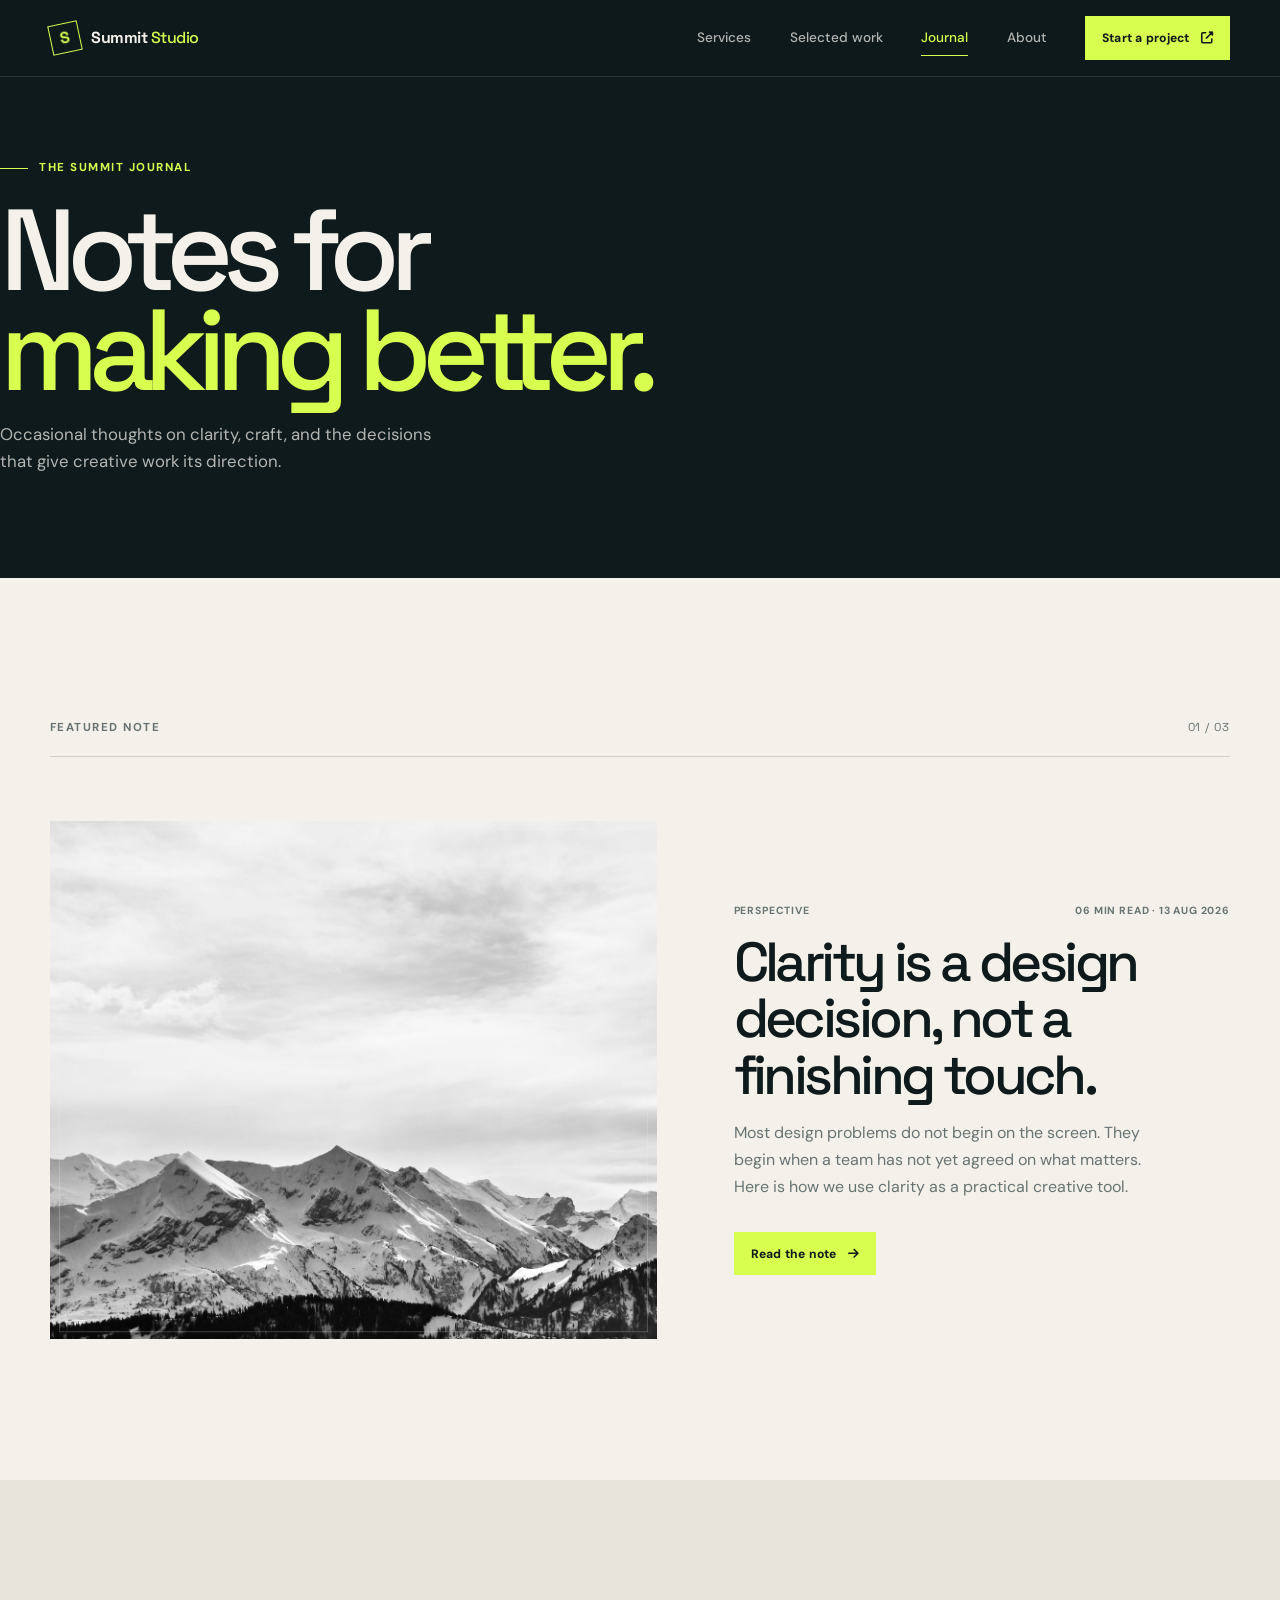
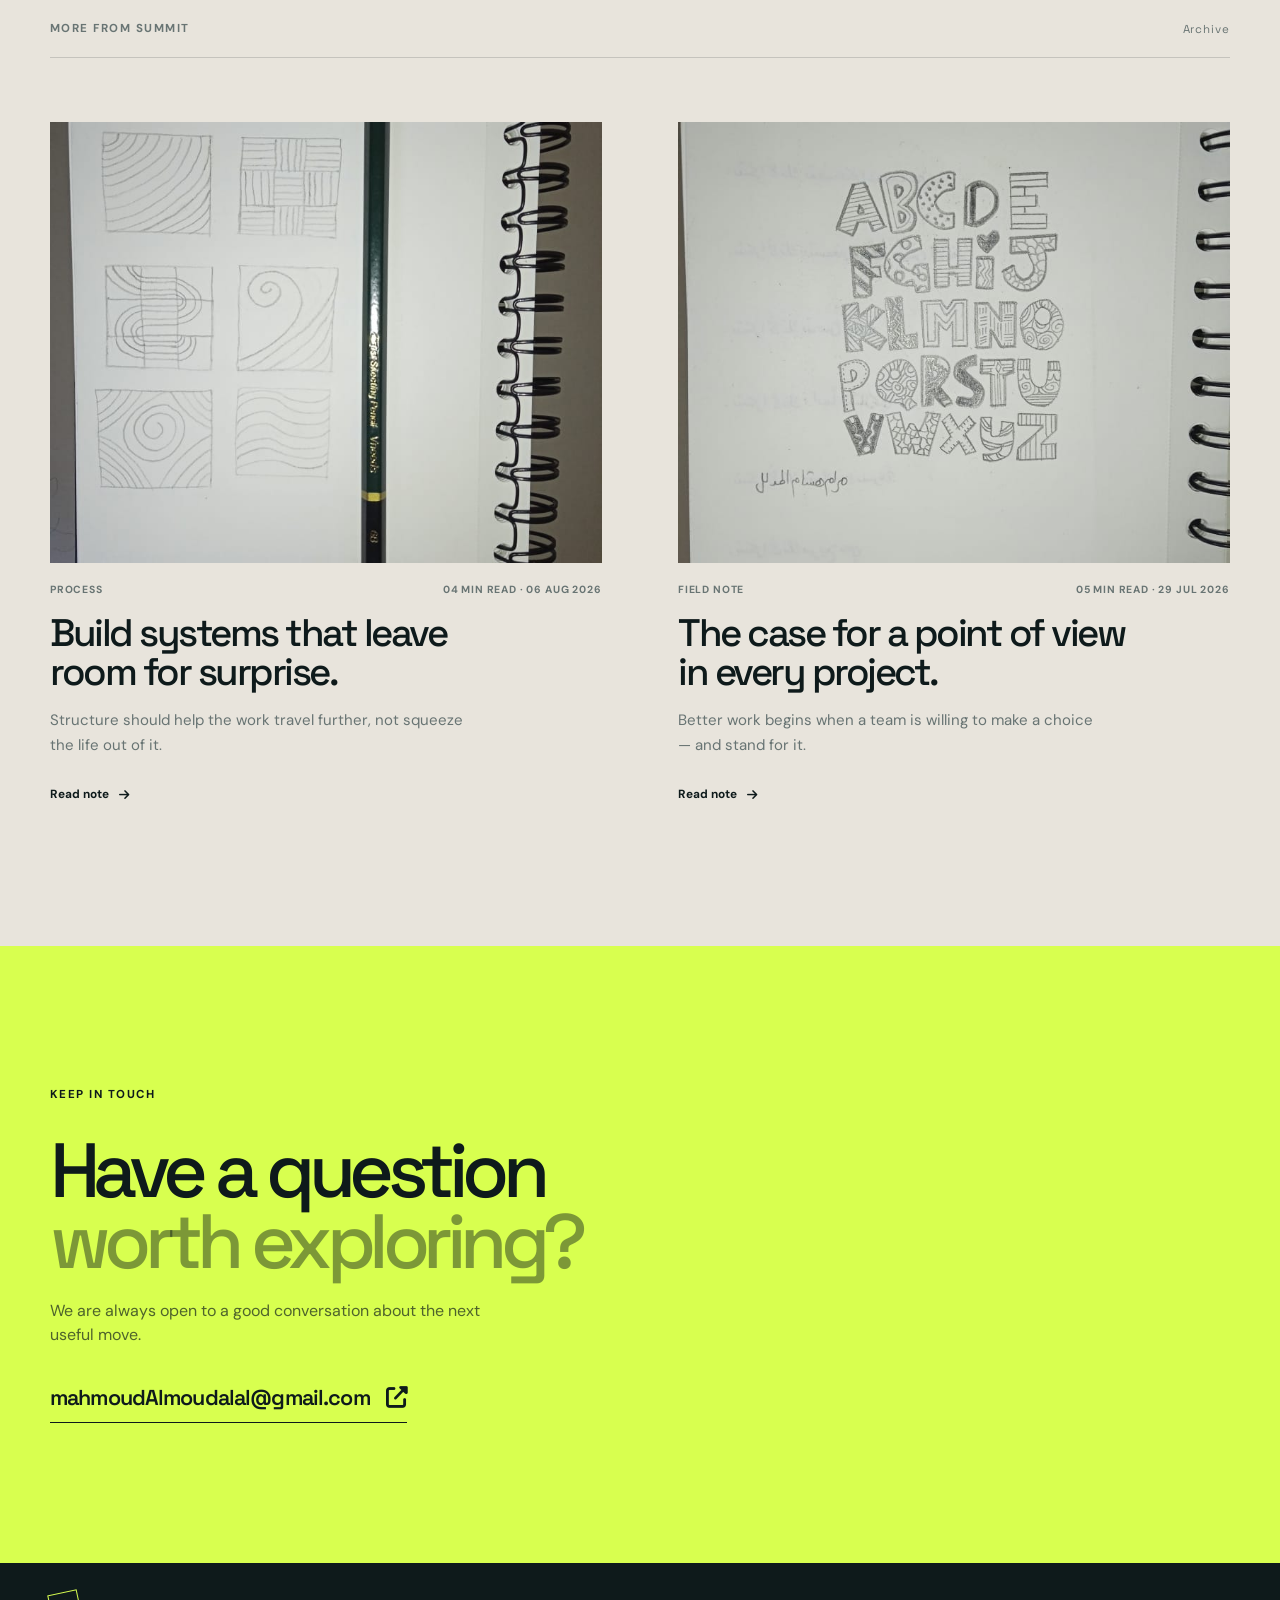
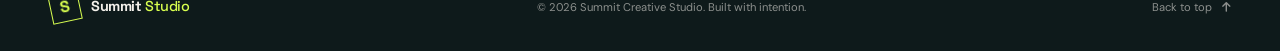
==== commit abd1481e: "Add polished motion system" ====
--- a/journal/index.html
+++ b/journal/index.html
@@ -79,5 +79,6 @@
     </main>
 
     <footer class="site-footer"><div class="container footer-inner"><a class="brand brand-footer" href="../index.html"><span class="brand-mark" aria-hidden="true">S</span><span class="brand-name">Summit <em>Studio</em></span></a><p>© 2026 Summit Creative Studio. Built with intention.</p><a class="back-to-top" href="#journal-top">Back to top <i class="fas fa-arrow-up" aria-hidden="true"></i></a></div></footer>
+    <script src="../scripts/motion.js" defer></script>
   </body>
 </html>
--- a/styles/style.css
+++ b/styles/style.css
@@ -2051,3 +2051,357 @@
     font-size: clamp(2.15rem, 10vw, 4rem);
   }
 }
+
+/* Contact form */
+.contact-form-wrap {
+  width: min(100%, 760px);
+  margin-top: 1rem;
+}
+
+.contact-form {
+  padding: clamp(1.25rem, 3vw, 2rem);
+  border: 1px solid rgba(14, 26, 27, 0.28);
+  background: rgba(244, 241, 235, 0.22);
+}
+
+.contact-form-grid {
+  display: grid;
+  grid-template-columns: repeat(2, minmax(0, 1fr));
+  gap: 1rem;
+}
+
+.contact-form label {
+  display: flex;
+  flex-direction: column;
+  gap: 0.55rem;
+  margin-bottom: 1rem;
+}
+
+.contact-form label > span {
+  color: rgba(14, 26, 27, 0.72);
+  font-size: 0.68rem;
+  font-weight: 700;
+  letter-spacing: 0.1em;
+  text-transform: uppercase;
+}
+
+.contact-form input:not([type="hidden"]),
+.contact-form textarea {
+  width: 100%;
+  border: 1px solid rgba(14, 26, 27, 0.3);
+  border-radius: 0;
+  padding: 0.85rem 0.9rem;
+  background: rgba(244, 241, 235, 0.4);
+  color: var(--ink);
+  font: inherit;
+  font-size: 0.9rem;
+  outline: none;
+  transition: border-color 180ms var(--ease-out), background-color 180ms var(--ease-out), box-shadow 180ms var(--ease-out);
+}
+
+.contact-form textarea {
+  min-height: 138px;
+  resize: vertical;
+}
+
+.contact-form input:not([type="hidden"])::placeholder,
+.contact-form textarea::placeholder {
+  color: rgba(14, 26, 27, 0.48);
+}
+
+.contact-form input:not([type="hidden"]):focus,
+.contact-form textarea:focus {
+  border-color: var(--ink);
+  background: rgba(244, 241, 235, 0.75);
+  box-shadow: 0 0 0 3px rgba(14, 26, 27, 0.1);
+}
+
+.contact-form input:not([type="hidden"]):user-invalid,
+.contact-form textarea:user-invalid {
+  border-color: #9b3d30;
+}
+
+.contact-honeypot {
+  position: absolute !important;
+  width: 1px !important;
+  height: 1px !important;
+  overflow: hidden !important;
+  clip: rect(0, 0, 0, 0) !important;
+  white-space: nowrap !important;
+}
+
+.contact-form-actions {
+  display: flex;
+  align-items: center;
+  gap: 1rem;
+  margin-top: 0.25rem;
+}
+
+.contact-submit {
+  border: 1px solid var(--ink);
+  cursor: pointer;
+}
+
+.contact-submit:disabled {
+  cursor: wait;
+  opacity: 0.65;
+  transform: none;
+}
+
+.contact-form-status {
+  min-height: 1.4rem;
+  margin: 0;
+  color: rgba(14, 26, 27, 0.66);
+  font-size: 0.78rem;
+}
+
+.contact-form-status[data-state="success"] {
+  color: #245e3a;
+}
+
+.contact-form-status[data-state="error"] {
+  color: #9b3d30;
+}
+
+.contact-form-status[data-state="loading"] {
+  color: rgba(14, 26, 27, 0.66);
+}
+
+.contact-direct-line {
+  display: flex;
+  flex-wrap: wrap;
+  align-items: center;
+  gap: 0.5rem;
+  margin-top: 1.25rem;
+  color: rgba(14, 26, 27, 0.62);
+  font-size: 0.78rem;
+}
+
+.contact-direct-line .contact-email {
+  font-family: "DM Sans", sans-serif;
+  font-size: 0.82rem;
+  letter-spacing: 0;
+}
+
+@media (max-width: 700px) {
+  .contact-form-grid {
+    grid-template-columns: 1fr;
+    gap: 0;
+  }
+
+  .contact-form-actions {
+    align-items: flex-start;
+    flex-direction: column;
+  }
+
+  .contact-submit {
+    width: 100%;
+  }
+}
+
+/* Motion system */
+.site-header {
+  transition: background-color 260ms var(--ease-out), border-color 260ms var(--ease-out), box-shadow 260ms var(--ease-out), min-height 260ms var(--ease-out);
+}
+
+.site-header.is-scrolled {
+  border-color: rgba(244, 241, 235, 0.2);
+  background: rgba(14, 26, 27, 0.96);
+  box-shadow: 0 12px 35px rgba(0, 0, 0, 0.16);
+}
+
+.site-header.is-scrolled .header-inner {
+  min-height: 66px;
+}
+
+.motion-enabled [data-reveal] {
+  opacity: 0;
+  transform: translateY(24px);
+  transition: opacity 700ms var(--ease-out) var(--reveal-delay, 0ms), transform 700ms var(--ease-out) var(--reveal-delay, 0ms);
+}
+
+.motion-enabled [data-reveal="left"] {
+  transform: translateX(-28px);
+}
+
+.motion-enabled [data-reveal="right"] {
+  transform: translateX(28px);
+}
+
+.motion-enabled [data-reveal].is-visible {
+  opacity: 1;
+  transform: translate(0);
+}
+
+.motion-enabled .hero-content {
+  animation: hero-content-in 1000ms var(--ease-out) both;
+}
+
+.motion-enabled .hero-note {
+  animation: hero-note-in 900ms var(--ease-out) 420ms both;
+}
+
+.motion-enabled .brand-mark {
+  animation: mark-settle 850ms var(--ease-out) 200ms both;
+}
+
+@keyframes hero-content-in {
+  from {
+    opacity: 0;
+    transform: translateY(30px);
+  }
+  to {
+    opacity: 1;
+    transform: translateY(0);
+  }
+}
+
+@keyframes hero-note-in {
+  from {
+    opacity: 0;
+    transform: translateY(14px);
+  }
+  to {
+    opacity: 1;
+    transform: translateY(0);
+  }
+}
+
+@keyframes mark-settle {
+  from {
+    opacity: 0;
+    transform: rotate(-32deg) scale(0.82);
+  }
+  to {
+    opacity: 1;
+    transform: rotate(-12deg) scale(1);
+  }
+}
+
+.hero h1 strong {
+  display: inline-block;
+  background: linear-gradient(100deg, var(--accent) 15%, #f1ff9d 48%, var(--accent) 82%);
+  background-size: 220% auto;
+  -webkit-background-clip: text;
+  background-clip: text;
+  color: transparent;
+  animation: accent-sheen 7s ease-in-out infinite;
+}
+
+@keyframes accent-sheen {
+  0%,
+  100% {
+    background-position: 0% center;
+  }
+  50% {
+    background-position: 100% center;
+  }
+}
+
+.circle-link i,
+.hero-note span {
+  animation: float-down 2.4s ease-in-out infinite;
+}
+
+@keyframes float-down {
+  0%,
+  100% {
+    transform: translateY(-2px);
+  }
+  50% {
+    transform: translateY(4px);
+  }
+}
+
+.service-card,
+.project-card,
+.journal-teaser-featured,
+.journal-teaser-list article,
+.journal-archive-card,
+.case-study-results > div {
+  will-change: transform;
+}
+
+.service-card::before,
+.journal-teaser-list article::before,
+.case-study-results > div::before {
+  position: absolute;
+  top: 0;
+  right: 0;
+  left: 0;
+  height: 2px;
+  background: var(--accent);
+  content: "";
+  transform: scaleX(0);
+  transform-origin: left;
+  transition: transform 300ms var(--ease-out);
+}
+
+.service-card:hover::before,
+.journal-teaser-list article:hover::before,
+.case-study-results > div:hover::before {
+  transform: scaleX(1);
+}
+
+.journal-teaser-list article,
+.case-study-results > div {
+  position: relative;
+}
+
+.project-card:hover {
+  transform: translateY(-8px);
+}
+
+.project-card:hover .project-info h3,
+.journal-archive-card:hover h2,
+.journal-teaser-featured:hover h3 {
+  color: var(--muted);
+}
+
+.journal-featured-image,
+.article-feature-image,
+.case-study-feature-image {
+  position: relative;
+}
+
+.journal-featured-image::after,
+.article-feature-image::after,
+.case-study-feature-image::after {
+  position: absolute;
+  inset: 0;
+  border: 1px solid rgba(244, 241, 235, 0.24);
+  content: "";
+  pointer-events: none;
+  transform: scale(0.97);
+  transition: transform 700ms var(--ease-out), border-color 700ms var(--ease-out);
+}
+
+.journal-featured-image:hover::after,
+.article-feature-image:hover::after,
+.case-study-feature-image:hover::after {
+  border-color: rgba(216, 255, 79, 0.72);
+  transform: scale(1);
+}
+
+.contact-form input:not([type="hidden"]),
+.contact-form textarea {
+  transition: border-color 180ms var(--ease-out), background-color 180ms var(--ease-out), box-shadow 180ms var(--ease-out), transform 180ms var(--ease-out);
+}
+
+.contact-form label:focus-within > span {
+  color: var(--ink);
+  transform: translateX(3px);
+  transition: color 180ms var(--ease-out), transform 180ms var(--ease-out);
+}
+
+.contact-form label > span {
+  transition: color 180ms var(--ease-out), transform 180ms var(--ease-out);
+}
+
+@media (prefers-reduced-motion: reduce) {
+  .hero h1 strong,
+  .circle-link i,
+  .hero-note span {
+    animation: none;
+  }
+}
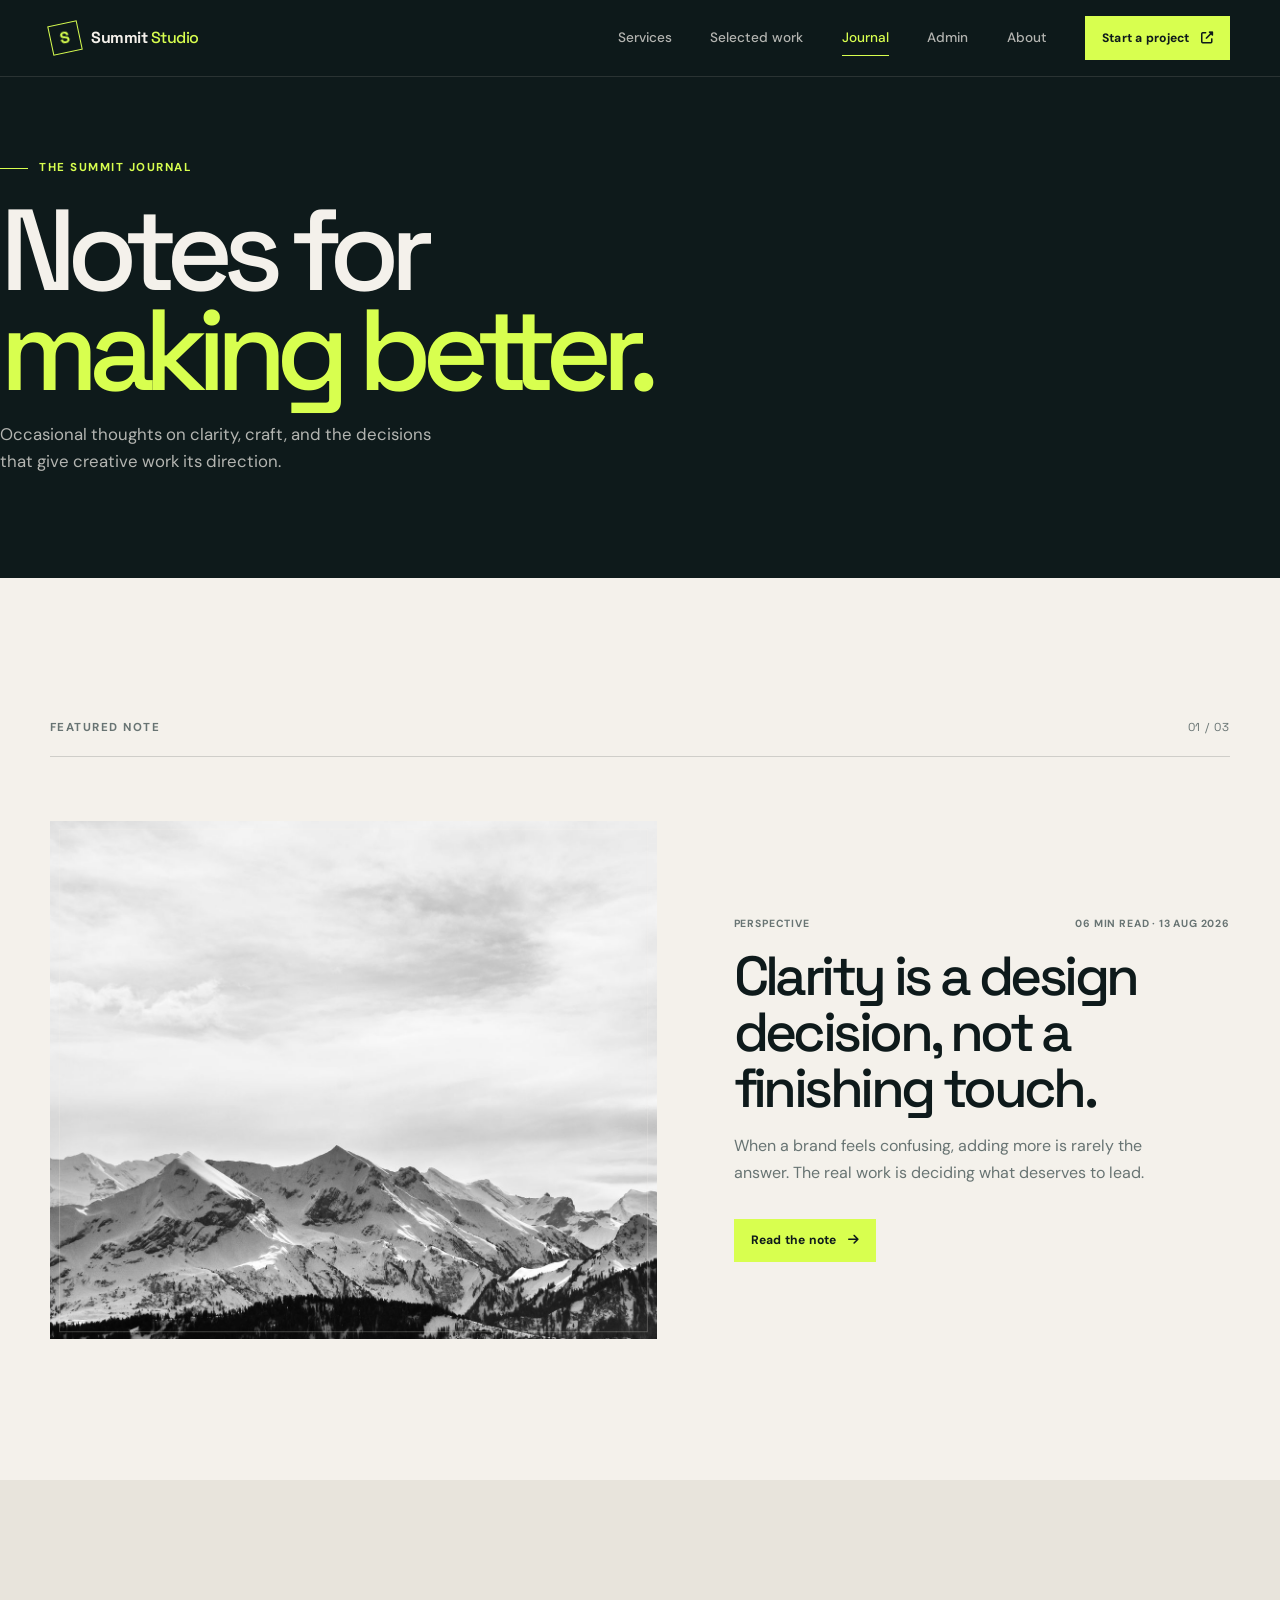
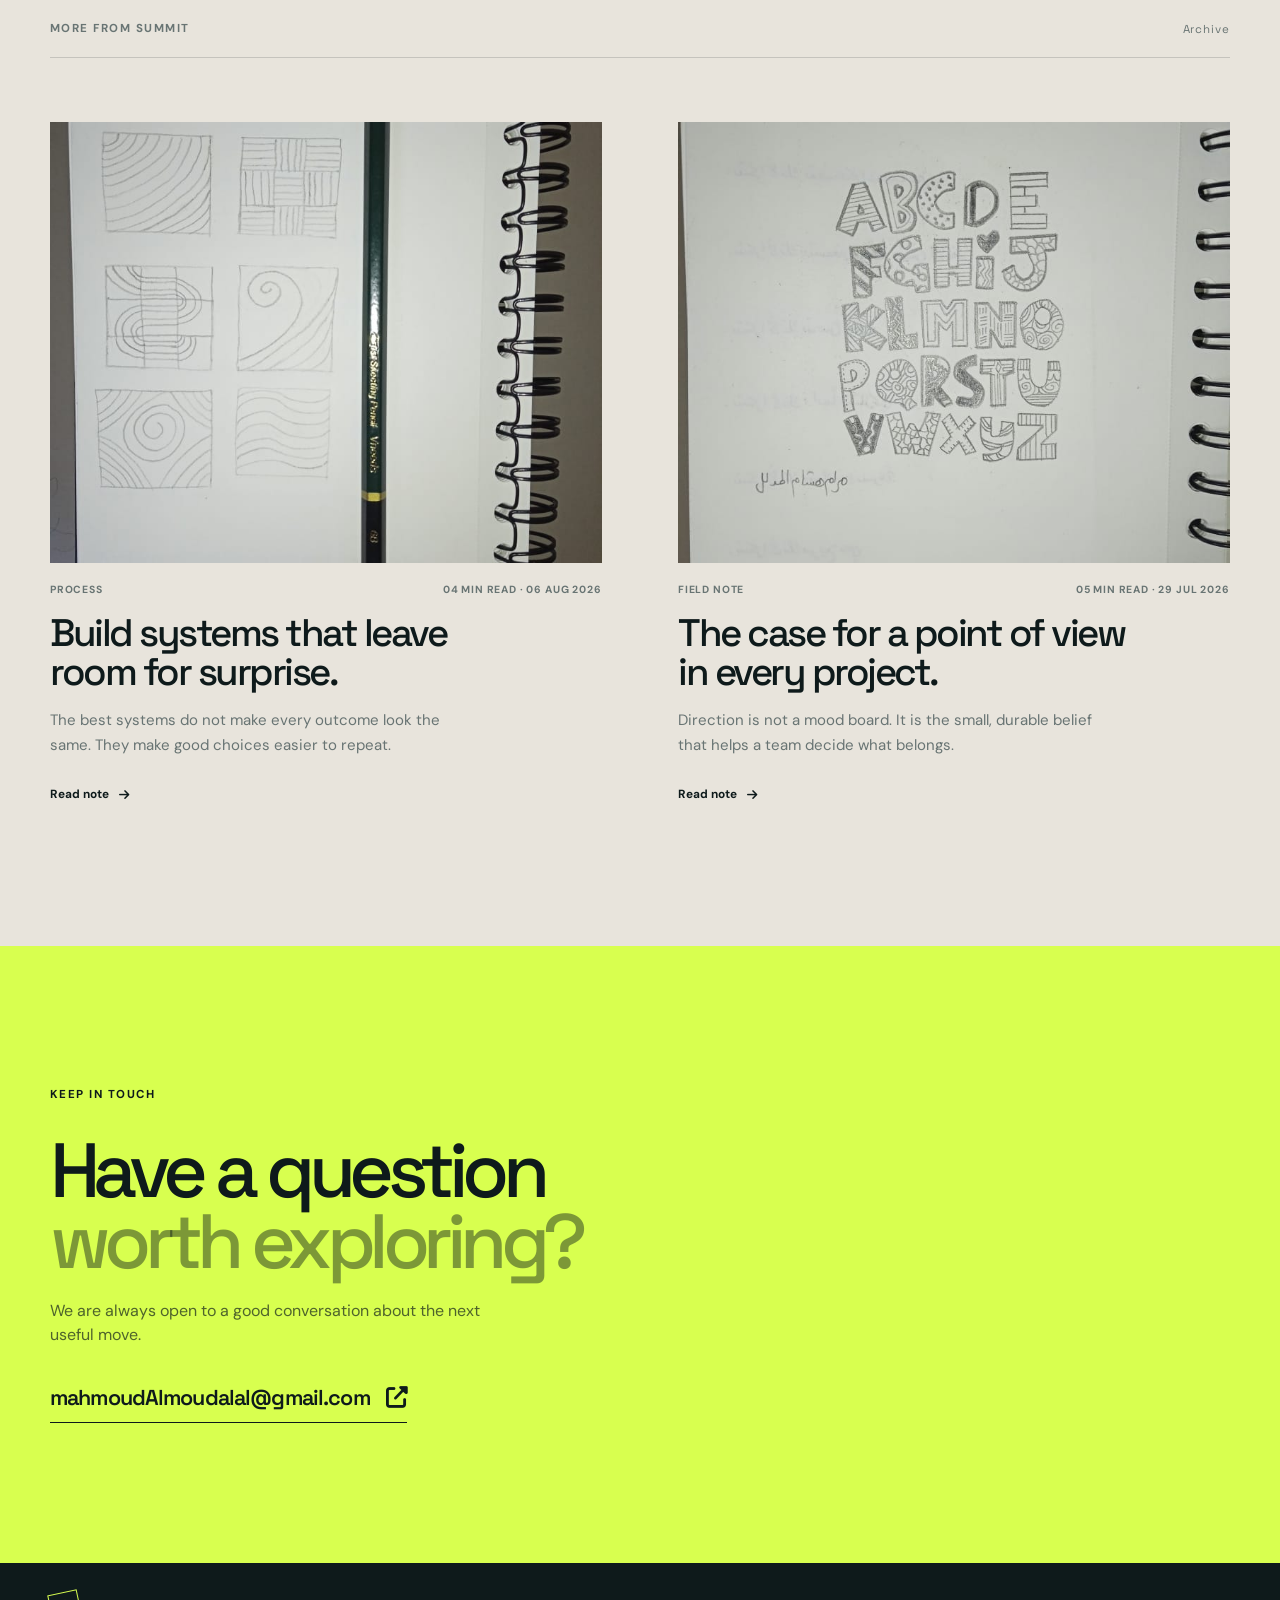
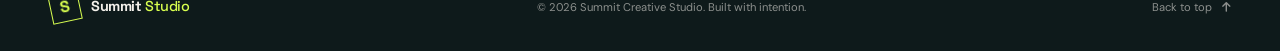
==== commit 6a5c4b6f: "Add local Journal admin panel" ====
--- a/journal/index.html
+++ b/journal/index.html
@@ -18,7 +18,7 @@
         <a class="brand" href="../index.html" aria-label="Summit Creative Studio home"><span class="brand-mark" aria-hidden="true">S</span><span class="brand-name">Summit <em>Studio</em></span></a>
         <input class="nav-toggle" type="checkbox" id="nav-toggle" />
         <label class="nav-toggle-label" for="nav-toggle" aria-label="Toggle navigation"><span></span><span></span><span></span></label>
-        <nav class="site-nav" aria-label="Primary navigation"><a href="../index.html#services">Services</a><a href="../index.html#work">Selected work</a><a class="nav-current" href="index.html">Journal</a><a href="../index.html#about">About</a><a class="nav-cta" href="../index.html#contact">Start a project <i class="fas fa-external-link-alt" aria-hidden="true"></i></a></nav>
+        <nav class="site-nav" aria-label="Primary navigation"><a href="../index.html#services">Services</a><a href="../index.html#work">Selected work</a><a class="nav-current" href="index.html">Journal</a><a class="nav-admin" href="../admin/index.html">Admin</a><a href="../index.html#about">About</a><a class="nav-cta" href="../index.html#contact">Start a project <i class="fas fa-external-link-alt" aria-hidden="true"></i></a></nav>
       </div>
     </header>
 
@@ -34,12 +34,12 @@
       <section class="journal-featured section">
         <div class="container">
           <div class="section-topline"><p class="eyebrow dark-eyebrow">Featured note</p><span class="section-index">01 / 03</span></div>
-          <article class="journal-featured-card">
+          <article class="journal-featured-card" data-article-card="clarity-is-a-design-decision">
             <a class="journal-featured-image" href="clarity-is-a-design-decision.html"><img src="../image/landing.jpg" alt="Mountain range for Clarity Is a Design Decision" /></a>
             <div class="journal-featured-copy">
-              <div class="journal-card-meta"><span>Perspective</span><span>06 min read · 13 Aug 2026</span></div>
-              <h2><a href="clarity-is-a-design-decision.html">Clarity is a design decision, not a finishing touch.</a></h2>
-              <p>Most design problems do not begin on the screen. They begin when a team has not yet agreed on what matters. Here is how we use clarity as a practical creative tool.</p>
+              <div class="journal-card-meta"><span data-article-category>Perspective</span><span data-article-meta>06 min read · 13 Aug 2026</span></div>
+              <h2><a data-article-title href="clarity-is-a-design-decision.html">Clarity is a design decision, not a finishing touch.</a></h2>
+              <p data-article-summary>Most design problems do not begin on the screen. They begin when a team has not yet agreed on what matters. Here is how we use clarity as a practical creative tool.</p>
               <a class="button-link" href="clarity-is-a-design-decision.html">Read the note <i class="fas fa-arrow-right" aria-hidden="true"></i></a>
             </div>
           </article>
@@ -50,18 +50,18 @@
         <div class="container">
           <div class="section-topline"><p class="eyebrow dark-eyebrow">More from Summit</p><span class="section-index">Archive</span></div>
           <div class="journal-archive-grid">
-            <article class="journal-archive-card">
+            <article class="journal-archive-card" data-article-card="systems-that-leave-room">
               <a class="journal-archive-image journal-archive-image-notebook" href="systems-that-leave-room.html"><img src="../image/M2.jpg" alt="Hand-drawn pattern studies for the article Build Systems That Leave Room for Surprise" /></a>
-              <div class="journal-card-meta"><span>Process</span><span>04 min read · 06 Aug 2026</span></div>
-              <h2><a href="systems-that-leave-room.html">Build systems that leave room for surprise.</a></h2>
-              <p>Structure should help the work travel further, not squeeze the life out of it.</p>
+              <div class="journal-card-meta"><span data-article-category>Process</span><span data-article-meta>04 min read · 06 Aug 2026</span></div>
+              <h2><a data-article-title href="systems-that-leave-room.html">Build systems that leave room for surprise.</a></h2>
+              <p data-article-summary>Structure should help the work travel further, not squeeze the life out of it.</p>
               <a class="journal-inline-link" href="systems-that-leave-room.html">Read note <i class="fas fa-arrow-right" aria-hidden="true"></i></a>
             </article>
-            <article class="journal-archive-card">
+            <article class="journal-archive-card" data-article-card="the-case-for-a-point-of-view">
               <a class="journal-archive-image journal-archive-image-notebook" href="the-case-for-a-point-of-view.html"><img src="../image/M.jpg" alt="Hand-drawn lettering study for the article The Case for a Point of View" /></a>
-              <div class="journal-card-meta"><span>Field note</span><span>05 min read · 29 Jul 2026</span></div>
-              <h2><a href="the-case-for-a-point-of-view.html">The case for a point of view in every project.</a></h2>
-              <p>Better work begins when a team is willing to make a choice — and stand for it.</p>
+              <div class="journal-card-meta"><span data-article-category>Field note</span><span data-article-meta>05 min read · 29 Jul 2026</span></div>
+              <h2><a data-article-title href="the-case-for-a-point-of-view.html">The case for a point of view in every project.</a></h2>
+              <p data-article-summary>Better work begins when a team is willing to make a choice — and stand for it.</p>
               <a class="journal-inline-link" href="the-case-for-a-point-of-view.html">Read note <i class="fas fa-arrow-right" aria-hidden="true"></i></a>
             </article>
           </div>
@@ -79,6 +79,7 @@
     </main>
 
     <footer class="site-footer"><div class="container footer-inner"><a class="brand brand-footer" href="../index.html"><span class="brand-mark" aria-hidden="true">S</span><span class="brand-name">Summit <em>Studio</em></span></a><p>© 2026 Summit Creative Studio. Built with intention.</p><a class="back-to-top" href="#journal-top">Back to top <i class="fas fa-arrow-up" aria-hidden="true"></i></a></div></footer>
+    <script src="../scripts/article-data.js" defer></script>
     <script src="../scripts/motion.js" defer></script>
   </body>
 </html>
--- a/styles/style.css
+++ b/styles/style.css
@@ -2405,3 +2405,819 @@
     animation: none;
   }
 }
+
+/* Journal comments */
+.comments-section {
+  padding-block: var(--section-space);
+  background: var(--paper-muted);
+}
+
+.comments-inner {
+  max-width: 1000px;
+}
+
+.comments-grid {
+  display: grid;
+  grid-template-columns: minmax(240px, 0.8fr) minmax(300px, 1.2fr);
+  align-items: start;
+  gap: clamp(2rem, 8vw, 8rem);
+  margin-top: 4rem;
+}
+
+.comments-intro h2 {
+  margin: 0 0 1.5rem;
+  font-family: "Space Grotesk", sans-serif;
+  font-size: clamp(3rem, 5.5vw, 5.5rem);
+  font-weight: 500;
+  letter-spacing: -0.085em;
+  line-height: 0.92;
+}
+
+.comments-intro h2 em {
+  color: var(--muted);
+  font-style: normal;
+}
+
+.comments-intro p {
+  max-width: 290px;
+  margin: 0;
+  color: var(--muted);
+  font-size: 0.92rem;
+  line-height: 1.7;
+}
+
+.comment-form {
+  padding: clamp(1.25rem, 3vw, 2rem);
+  border: 1px solid var(--line);
+  background: var(--paper);
+}
+
+.comment-form label {
+  display: flex;
+  flex-direction: column;
+  gap: 0.55rem;
+  margin-bottom: 1rem;
+}
+
+.comment-form label > span {
+  color: var(--muted);
+  font-size: 0.67rem;
+  font-weight: 700;
+  letter-spacing: 0.1em;
+  text-transform: uppercase;
+  transition: color 180ms var(--ease-out), transform 180ms var(--ease-out);
+}
+
+.comment-form label:focus-within > span {
+  color: var(--ink);
+  transform: translateX(3px);
+}
+
+.comment-form input,
+.comment-form textarea {
+  width: 100%;
+  border: 1px solid var(--line);
+  border-radius: 0;
+  padding: 0.85rem 0.9rem;
+  background: var(--paper);
+  color: var(--ink);
+  font: inherit;
+  font-size: 0.9rem;
+  outline: none;
+  transition: border-color 180ms var(--ease-out), box-shadow 180ms var(--ease-out), background-color 180ms var(--ease-out);
+}
+
+.comment-form textarea {
+  min-height: 132px;
+  resize: vertical;
+}
+
+.comment-form input::placeholder,
+.comment-form textarea::placeholder {
+  color: rgba(14, 26, 27, 0.44);
+}
+
+.comment-form input:focus,
+.comment-form textarea:focus {
+  border-color: var(--ink);
+  background: #fff;
+  box-shadow: 0 0 0 3px rgba(14, 26, 27, 0.09);
+}
+
+.comment-form input:user-invalid,
+.comment-form textarea:user-invalid {
+  border-color: #9b3d30;
+}
+
+.comment-form-actions {
+  display: flex;
+  align-items: center;
+  flex-wrap: wrap;
+  gap: 1rem;
+  margin-top: 1.25rem;
+}
+
+.comment-form-actions .button-link {
+  border-color: var(--ink);
+  cursor: pointer;
+}
+
+.comment-status {
+  min-height: 1.3rem;
+  margin: 0;
+  color: var(--muted);
+  font-size: 0.76rem;
+}
+
+.comment-status[data-state="success"] {
+  color: #245e3a;
+}
+
+.comment-status[data-state="error"] {
+  color: #9b3d30;
+}
+
+.comment-status[data-state="info"] {
+  color: var(--muted);
+}
+
+.comments-list-wrap {
+  margin-top: clamp(4rem, 8vw, 7rem);
+  border-top: 1px solid var(--line);
+}
+
+.comments-list-heading {
+  display: flex;
+  align-items: center;
+  justify-content: space-between;
+  gap: 1rem;
+  padding-block: 1rem;
+  border-bottom: 1px solid var(--line);
+}
+
+.comments-list-heading h3 {
+  margin: 0;
+  font-family: "Space Grotesk", sans-serif;
+  font-size: 1.35rem;
+  font-weight: 500;
+  letter-spacing: -0.04em;
+}
+
+.comments-list-heading span {
+  color: var(--muted);
+  font-size: 0.68rem;
+  letter-spacing: 0.08em;
+  text-transform: uppercase;
+}
+
+.comments-empty {
+  margin: 0;
+  padding-block: 2rem;
+  color: var(--muted);
+  font-size: 0.9rem;
+}
+
+.comments-empty[hidden] {
+  display: none;
+}
+
+.comments-list {
+  display: grid;
+  gap: 1px;
+  background: var(--line);
+}
+
+.comment-card {
+  padding: 1.3rem 1.25rem;
+  background: var(--paper-muted);
+}
+
+.comment-card-topline {
+  display: flex;
+  align-items: center;
+  justify-content: space-between;
+  gap: 1rem;
+}
+
+.comment-author {
+  display: flex;
+  align-items: center;
+  gap: 0.7rem;
+}
+
+.comment-avatar {
+  display: grid;
+  width: 34px;
+  height: 34px;
+  place-items: center;
+  border: 1px solid var(--ink);
+  background: var(--accent);
+  color: var(--ink);
+  font-family: "Space Grotesk", sans-serif;
+  font-size: 0.85rem;
+}
+
+.comment-author strong,
+.comment-author time {
+  display: block;
+}
+
+.comment-author strong {
+  font-size: 0.86rem;
+  font-weight: 700;
+}
+
+.comment-author time {
+  margin-top: 0.2rem;
+  color: var(--muted);
+  font-size: 0.68rem;
+}
+
+.comment-card > p {
+  max-width: 680px;
+  margin: 1.1rem 0 0 2.7rem;
+  color: var(--ink-soft);
+  font-size: 0.92rem;
+  line-height: 1.7;
+  overflow-wrap: anywhere;
+}
+
+.comment-remove {
+  border: 0;
+  padding: 0.25rem;
+  background: transparent;
+  color: var(--muted);
+  cursor: pointer;
+  font: inherit;
+  font-size: 0.68rem;
+  transition: color 180ms var(--ease-out);
+}
+
+.comment-remove:hover,
+.comment-remove:focus-visible {
+  color: #9b3d30;
+}
+
+@media (max-width: 800px) {
+  .comments-grid {
+    grid-template-columns: 1fr;
+    gap: 2.5rem;
+  }
+
+  .comments-intro p {
+    max-width: 430px;
+  }
+}
+
+@media (max-width: 520px) {
+  .comments-list-heading {
+    align-items: flex-start;
+    flex-direction: column;
+    gap: 0.4rem;
+  }
+
+  .comment-card-topline {
+    align-items: flex-start;
+  }
+
+  .comment-card > p {
+    margin-left: 0;
+  }
+}
+
+/* Admin panel */
+.admin-page {
+  background: var(--paper);
+}
+
+.admin-header {
+  position: sticky;
+  top: 0;
+  z-index: 20;
+  background: rgba(14, 26, 27, 0.96);
+}
+
+.admin-nav {
+  display: flex;
+  align-items: center;
+  gap: 1.5rem;
+  color: var(--paper);
+  font-size: 0.72rem;
+}
+
+.admin-nav a {
+  color: var(--accent);
+  transition: color 180ms var(--ease-out), gap 180ms var(--ease-out);
+}
+
+.admin-nav a:hover {
+  color: var(--paper);
+}
+
+.admin-session {
+  display: inline-flex;
+  align-items: center;
+  gap: 0.45rem;
+  color: rgba(244, 241, 235, 0.62);
+  font-size: 0.66rem;
+  letter-spacing: 0.08em;
+  text-transform: uppercase;
+}
+
+.admin-session-dot {
+  width: 7px;
+  height: 7px;
+  border-radius: 50%;
+  background: var(--accent);
+  box-shadow: 0 0 0 4px rgba(216, 255, 79, 0.12);
+}
+
+.admin-hero {
+  padding: clamp(5rem, 12vw, 9rem) 0 clamp(4rem, 8vw, 7rem);
+  background: var(--ink);
+  color: var(--paper);
+}
+
+.admin-hero-row {
+  display: flex;
+  align-items: flex-end;
+  justify-content: space-between;
+  gap: 3rem;
+  margin-top: 4rem;
+}
+
+.admin-hero h1 {
+  margin: 0;
+  font-family: "Space Grotesk", sans-serif;
+  font-size: clamp(4.5rem, 11vw, 10rem);
+  font-weight: 500;
+  letter-spacing: -0.095em;
+  line-height: 0.82;
+}
+
+.admin-hero h1 em {
+  color: var(--accent);
+  font-style: normal;
+}
+
+.admin-hero-row > div:first-child > p {
+  max-width: 440px;
+  margin: 2rem 0 0;
+  color: rgba(244, 241, 235, 0.68);
+  font-size: 1rem;
+  line-height: 1.7;
+}
+
+.admin-hero-note {
+  width: min(100%, 250px);
+  padding: 1.25rem;
+  border: 1px solid rgba(244, 241, 235, 0.25);
+}
+
+.admin-hero-number {
+  display: block;
+  color: var(--accent);
+  font-family: "Space Grotesk", sans-serif;
+  font-size: 2.5rem;
+  letter-spacing: -0.07em;
+}
+
+.admin-hero-note p {
+  margin: 2rem 0 0;
+  color: rgba(244, 241, 235, 0.62);
+  font-size: 0.78rem;
+  line-height: 1.6;
+}
+
+.admin-dashboard {
+  background: var(--paper-muted);
+}
+
+.admin-stat-grid {
+  display: grid;
+  grid-template-columns: repeat(3, 1fr);
+  gap: 1px;
+  margin-bottom: clamp(4rem, 8vw, 7rem);
+  background: var(--line);
+}
+
+.admin-stat-card {
+  min-height: 170px;
+  padding: 1.35rem;
+  background: var(--paper);
+}
+
+.admin-stat-card span,
+.admin-stat-card small {
+  display: block;
+  color: var(--muted);
+  font-size: 0.68rem;
+  letter-spacing: 0.08em;
+  text-transform: uppercase;
+}
+
+.admin-stat-card strong {
+  display: block;
+  margin: 1.5rem 0 0.4rem;
+  font-family: "Space Grotesk", sans-serif;
+  font-size: clamp(3rem, 6vw, 5rem);
+  font-weight: 500;
+  letter-spacing: -0.09em;
+  line-height: 0.8;
+}
+
+.admin-section-heading {
+  display: flex;
+  align-items: flex-end;
+  justify-content: space-between;
+  gap: 2rem;
+  margin-bottom: 1.5rem;
+}
+
+.admin-section-heading h2 {
+  margin: 0.7rem 0 0;
+  font-family: "Space Grotesk", sans-serif;
+  font-size: clamp(2.5rem, 5vw, 5rem);
+  font-weight: 500;
+  letter-spacing: -0.08em;
+  line-height: 0.9;
+}
+
+.admin-inline-status {
+  min-height: 1.25rem;
+  margin: 0 0 1rem;
+  color: var(--muted);
+  font-size: 0.78rem;
+}
+
+.admin-inline-status[data-state="success"] {
+  color: #245e3a;
+}
+
+.admin-inline-status[data-state="error"] {
+  color: #9b3d30;
+}
+
+.admin-content-grid {
+  display: grid;
+  grid-template-columns: minmax(0, 1.2fr) minmax(300px, 0.8fr);
+  align-items: start;
+  gap: 1px;
+  background: var(--line);
+}
+
+.admin-article-list {
+  display: grid;
+  gap: 1px;
+  background: var(--line);
+}
+
+.admin-article-row {
+  display: grid;
+  grid-template-columns: minmax(0, 1fr) auto;
+  gap: 2rem;
+  padding: clamp(1.3rem, 3vw, 2rem);
+  background: var(--paper);
+  transition: background-color 180ms var(--ease-out), transform 180ms var(--ease-out);
+}
+
+.admin-article-row:hover,
+.admin-article-row.is-selected {
+  background: #fff;
+}
+
+.admin-article-row.is-selected {
+  box-shadow: inset 4px 0 0 var(--accent);
+}
+
+.admin-row-kicker {
+  display: block;
+  color: var(--muted);
+  font-size: 0.65rem;
+  letter-spacing: 0.08em;
+  text-transform: uppercase;
+}
+
+.admin-article-row h3 {
+  max-width: 520px;
+  margin: 1rem 0 0.6rem;
+  font-family: "Space Grotesk", sans-serif;
+  font-size: clamp(1.35rem, 2.5vw, 2.2rem);
+  font-weight: 500;
+  letter-spacing: -0.06em;
+  line-height: 1;
+}
+
+.admin-article-row p {
+  max-width: 520px;
+  margin: 0;
+  color: var(--muted);
+  font-size: 0.84rem;
+  line-height: 1.6;
+}
+
+.admin-article-row-meta {
+  display: flex;
+  min-width: 110px;
+  flex-direction: column;
+  align-items: flex-end;
+  gap: 1.1rem;
+  text-align: right;
+}
+
+.admin-article-row-meta > div span,
+.admin-article-row-meta > div strong {
+  display: block;
+}
+
+.admin-article-row-meta > div span {
+  color: var(--muted);
+  font-size: 0.62rem;
+  letter-spacing: 0.08em;
+  text-transform: uppercase;
+}
+
+.admin-article-row-meta > div strong {
+  margin-top: 0.25rem;
+  font-size: 0.78rem;
+  font-weight: 600;
+}
+
+.admin-edit-button,
+.admin-text-button,
+.admin-danger-button {
+  border: 0;
+  background: transparent;
+  cursor: pointer;
+  font: inherit;
+  font-size: 0.7rem;
+  letter-spacing: 0.06em;
+  text-transform: uppercase;
+}
+
+.admin-edit-button {
+  border-bottom: 1px solid var(--ink);
+  padding: 0 0 0.25rem;
+}
+
+.admin-edit-button:hover,
+.admin-text-button:hover {
+  color: var(--muted);
+}
+
+.admin-editor-panel {
+  position: sticky;
+  top: 90px;
+  padding: clamp(1.3rem, 3vw, 2rem);
+  background: var(--ink);
+  color: var(--paper);
+}
+
+.admin-panel-topline {
+  display: flex;
+  align-items: center;
+  justify-content: space-between;
+  gap: 1rem;
+}
+
+.admin-panel-topline > span:last-child {
+  color: var(--accent);
+  font-size: 0.66rem;
+  letter-spacing: 0.08em;
+  text-transform: uppercase;
+}
+
+.admin-editor-panel h3 {
+  margin: 1.5rem 0 0.75rem;
+  font-family: "Space Grotesk", sans-serif;
+  font-size: 2rem;
+  font-weight: 500;
+  letter-spacing: -0.07em;
+}
+
+.admin-panel-copy {
+  margin: 0 0 1.5rem;
+  color: rgba(244, 241, 235, 0.62);
+  font-size: 0.78rem;
+  line-height: 1.6;
+}
+
+.admin-article-form label {
+  display: flex;
+  flex-direction: column;
+  gap: 0.45rem;
+  margin-bottom: 1rem;
+}
+
+.admin-article-form label > span {
+  color: rgba(244, 241, 235, 0.62);
+  font-size: 0.65rem;
+  letter-spacing: 0.08em;
+  text-transform: uppercase;
+}
+
+.admin-article-form input,
+.admin-article-form textarea,
+.admin-article-form select,
+.admin-comment-toolbar select {
+  width: 100%;
+  border: 1px solid rgba(244, 241, 235, 0.3);
+  border-radius: 0;
+  padding: 0.78rem 0.8rem;
+  background: rgba(244, 241, 235, 0.06);
+  color: var(--paper);
+  font: inherit;
+  font-size: 0.82rem;
+  outline: none;
+  transition: border-color 180ms var(--ease-out), background-color 180ms var(--ease-out), box-shadow 180ms var(--ease-out);
+}
+
+.admin-article-form select option,
+.admin-comment-toolbar select option {
+  color: var(--ink);
+}
+
+.admin-article-form textarea {
+  min-height: 118px;
+  resize: vertical;
+}
+
+.admin-article-form input:focus,
+.admin-article-form textarea:focus,
+.admin-article-form select:focus,
+.admin-comment-toolbar select:focus {
+  border-color: var(--accent);
+  background: rgba(244, 241, 235, 0.12);
+  box-shadow: 0 0 0 3px rgba(216, 255, 79, 0.12);
+}
+
+.admin-form-row {
+  display: grid;
+  grid-template-columns: 1fr 1fr;
+  gap: 0.8rem;
+}
+
+.admin-form-actions {
+  display: flex;
+  align-items: center;
+  flex-wrap: wrap;
+  gap: 1rem;
+  margin-top: 1.25rem;
+}
+
+.admin-form-actions .button-link {
+  border-color: var(--accent);
+  background: var(--accent);
+  color: var(--ink);
+}
+
+.admin-text-button {
+  color: rgba(244, 241, 235, 0.62);
+}
+
+.admin-comments-heading {
+  margin-top: clamp(5rem, 10vw, 9rem);
+}
+
+.admin-danger-button {
+  color: #9b3d30;
+}
+
+.admin-danger-button:hover {
+  color: #c04b3c;
+}
+
+.admin-comment-toolbar {
+  display: flex;
+  align-items: center;
+  justify-content: space-between;
+  gap: 2rem;
+  margin-bottom: 1.25rem;
+}
+
+.admin-comment-toolbar p {
+  margin: 0;
+  color: var(--muted);
+  font-size: 0.78rem;
+}
+
+.admin-comment-toolbar select {
+  width: min(100%, 320px);
+  border-color: var(--line);
+  background: var(--paper);
+  color: var(--ink);
+}
+
+.admin-comments-list {
+  display: grid;
+  gap: 1px;
+  background: var(--line);
+}
+
+.admin-comment-card {
+  padding: 1.3rem;
+  background: var(--paper);
+}
+
+.admin-comment-card-topline {
+  display: flex;
+  align-items: center;
+  justify-content: space-between;
+  gap: 1rem;
+}
+
+.admin-small-danger {
+  font-size: 0.62rem;
+}
+
+.admin-comment-card > strong,
+.admin-comment-card > time {
+  display: inline-block;
+  margin-top: 1rem;
+  margin-right: 0.7rem;
+}
+
+.admin-comment-card > strong {
+  font-size: 0.86rem;
+}
+
+.admin-comment-card > time {
+  color: var(--muted);
+  font-size: 0.7rem;
+}
+
+.admin-comment-card > p {
+  max-width: 760px;
+  margin: 0.85rem 0 0;
+  color: var(--ink-soft);
+  font-size: 0.88rem;
+  line-height: 1.65;
+  overflow-wrap: anywhere;
+}
+
+.admin-empty-state {
+  margin: 0;
+  padding: 2rem 0;
+  color: var(--muted);
+  font-size: 0.88rem;
+}
+
+@media (max-width: 900px) {
+  .admin-content-grid {
+    grid-template-columns: 1fr;
+  }
+
+  .admin-editor-panel {
+    position: static;
+  }
+}
+
+@media (max-width: 700px) {
+  .admin-nav {
+    gap: 0.8rem;
+  }
+
+  .admin-session {
+    display: none;
+  }
+
+  .admin-hero-row,
+  .admin-section-heading,
+  .admin-comment-toolbar {
+    align-items: flex-start;
+    flex-direction: column;
+  }
+
+  .admin-hero-note {
+    width: 100%;
+  }
+
+  .admin-stat-grid {
+    grid-template-columns: 1fr;
+  }
+
+  .admin-stat-card {
+    min-height: auto;
+  }
+
+  .admin-article-row {
+    grid-template-columns: 1fr;
+    gap: 1.5rem;
+  }
+
+  .admin-article-row-meta {
+    align-items: flex-start;
+    flex-direction: row;
+    flex-wrap: wrap;
+    text-align: left;
+  }
+
+  .admin-form-row {
+    grid-template-columns: 1fr;
+    gap: 0;
+  }
+
+  .admin-comment-toolbar select {
+    width: 100%;
+  }
+}
